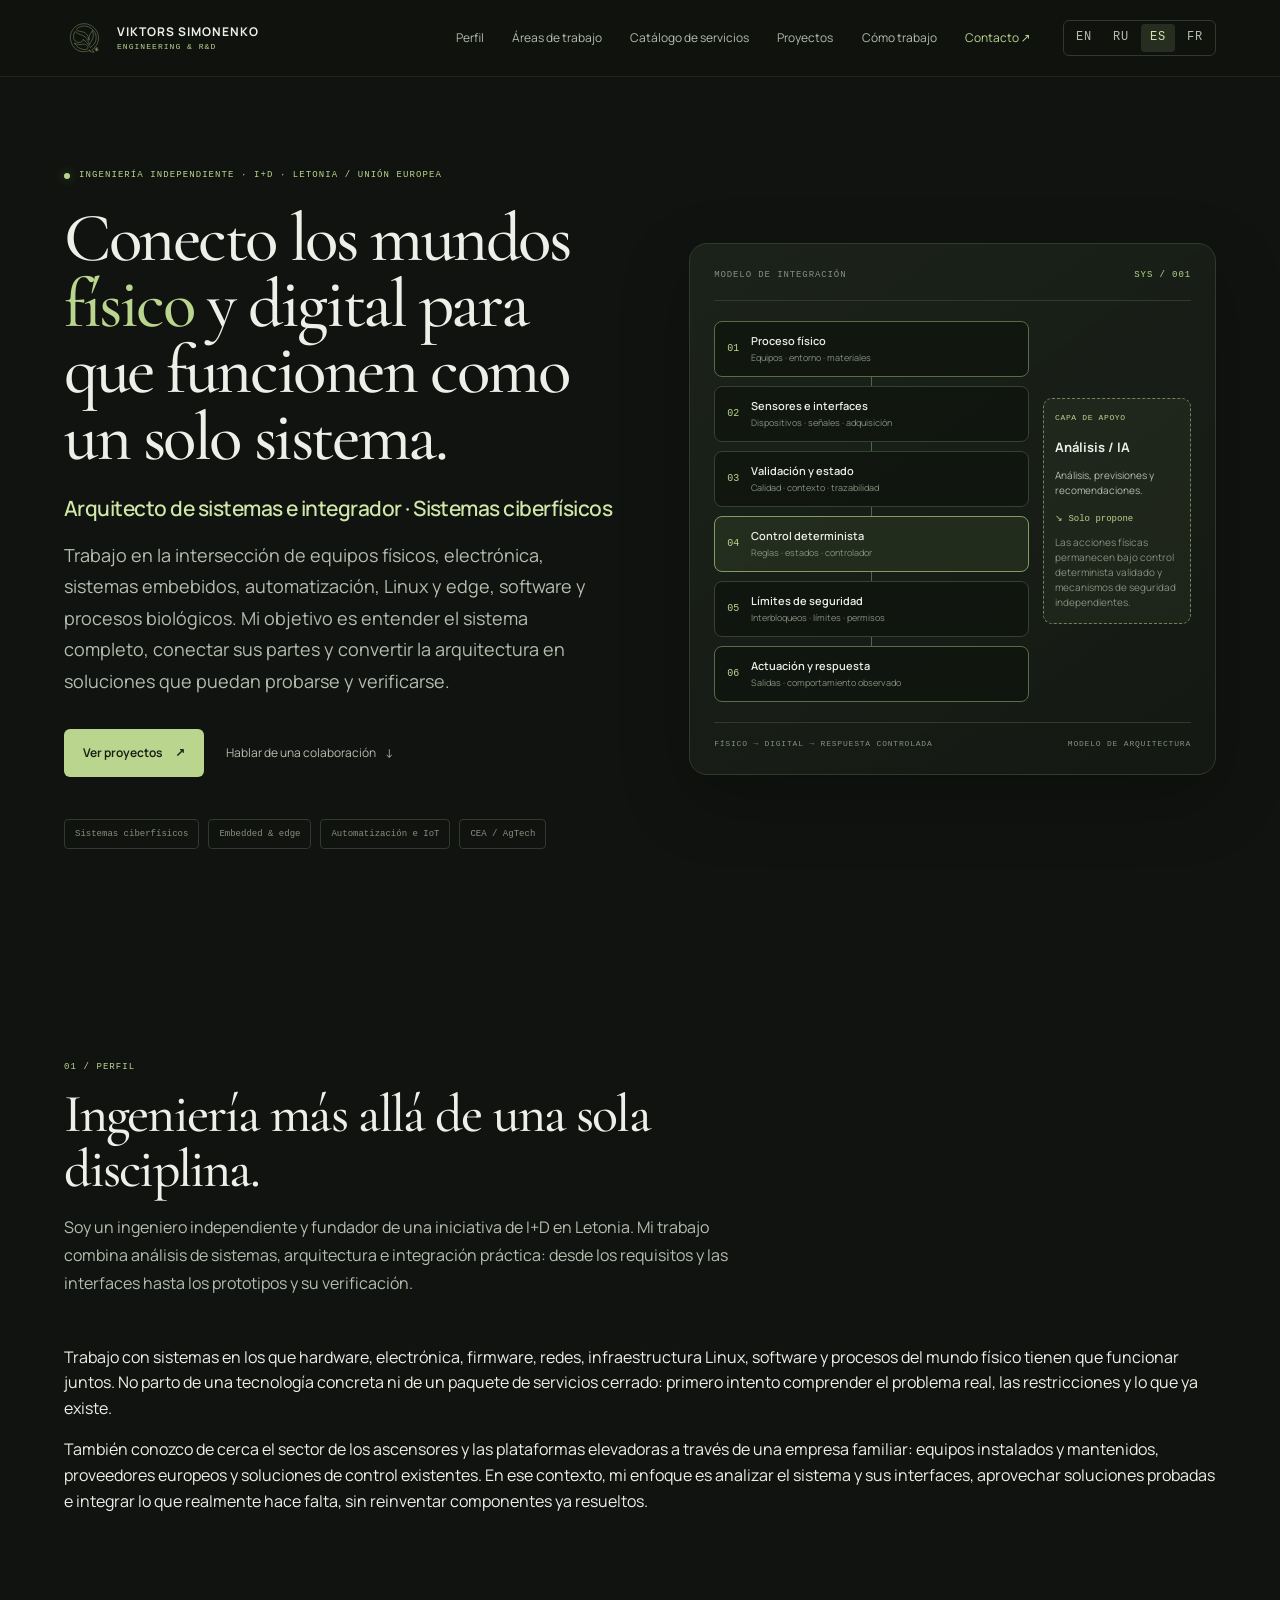
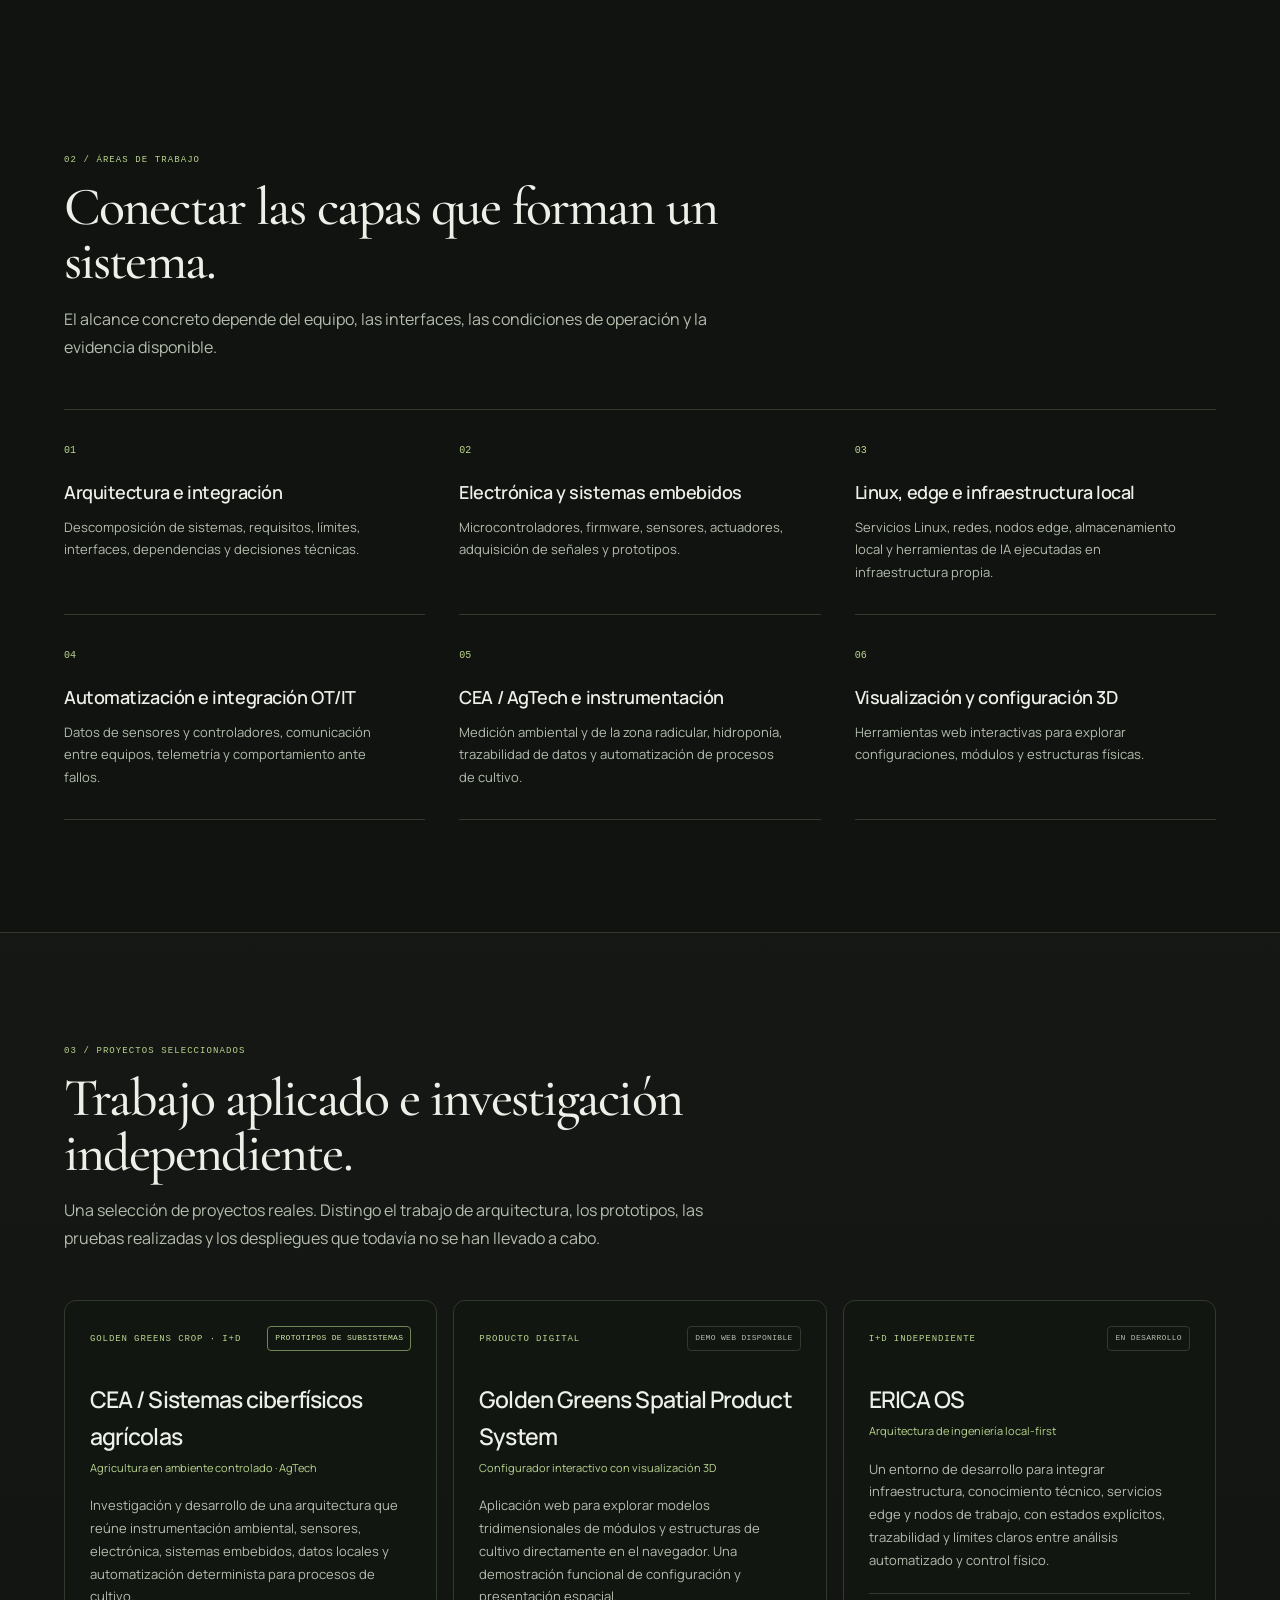
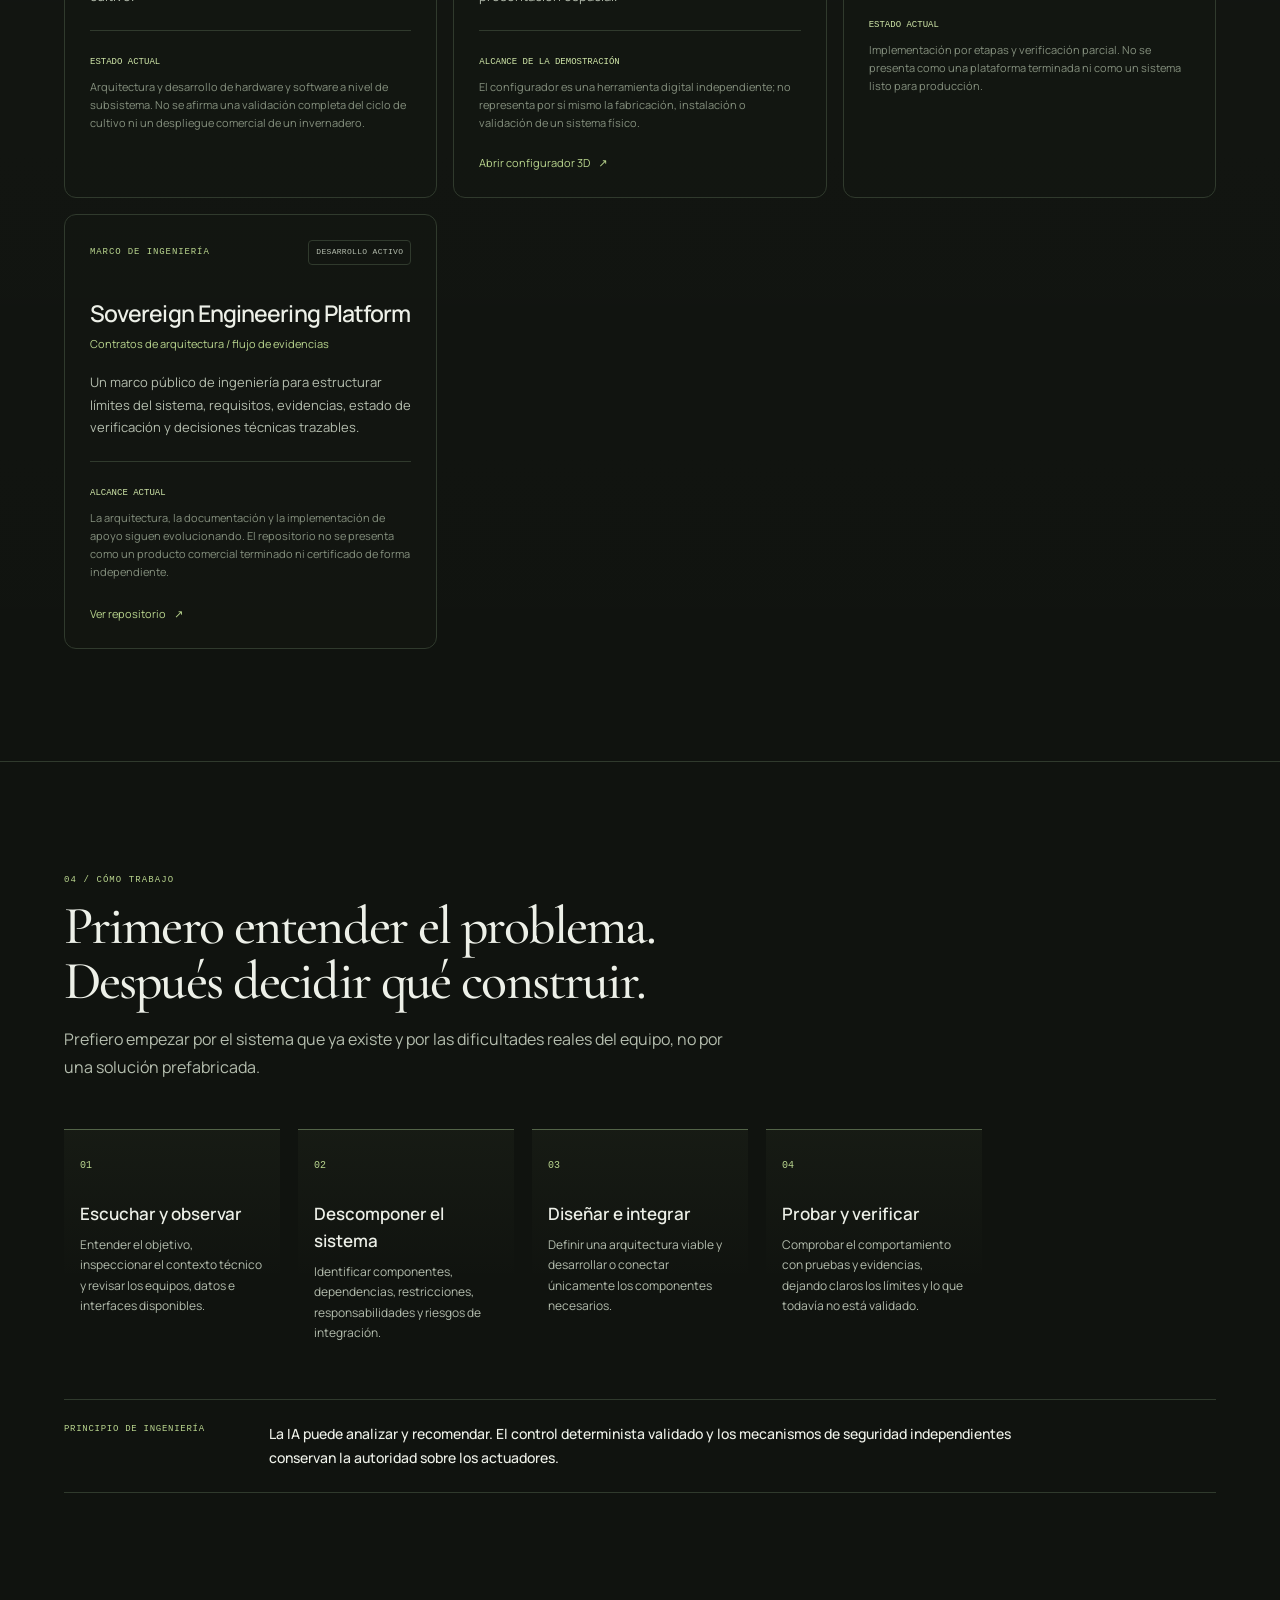
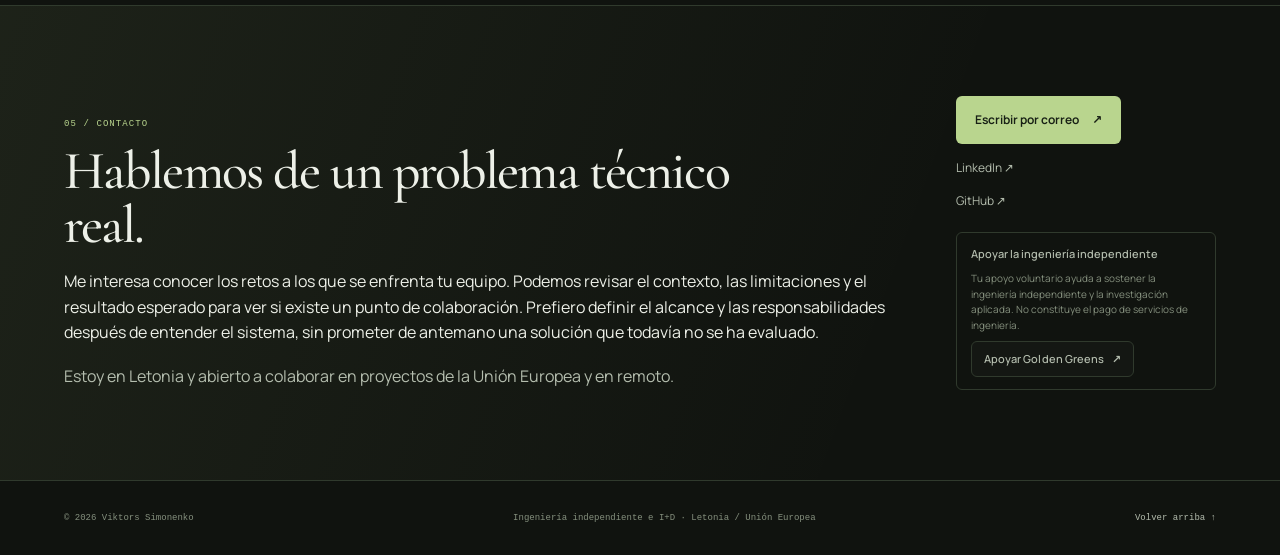
==== es/index.html @ 52143463 "Align multilingual project cards, catalogue and support" ====
<!doctype html>
<html lang="es">
<head>
  <meta charset="utf-8">
  <meta name="viewport" content="width=device-width, initial-scale=1">
  <meta name="theme-color" content="#10130f">
  <link rel="preconnect" href="https://fonts.googleapis.com">
  <link rel="preconnect" href="https://fonts.gstatic.com" crossorigin>
  <link href="https://fonts.googleapis.com/css2?family=Bad+Script&family=Cormorant+Garamond:ital,wght@0,400;0,500;0,600;1,400;1,500&family=Manrope:wght@400;500;600;700&display=swap" rel="stylesheet">
  <link rel="stylesheet" href="../css/tokens.css">
  <link rel="stylesheet" href="../css/base.css">
  <link rel="stylesheet" href="../css/layout.css">
  <link rel="stylesheet" href="../css/components.css">
  <link rel="stylesheet" href="../css/responsive.css">
  <script src="../js/main.js" defer></script>
<!-- BEGIN MANAGED SEO: generated by landingpage-seo-kit -->
<title>Viktors Simonenko | Arquitectura de sistemas e integración ciberfísica</title>
<meta name="description" content="Ingeniero independiente en Letonia. Arquitectura e integración de sistemas ciberfísicos, electrónica, sistemas embebidos, Linux y edge, automatización e I+D en CEA / AgTech.">
<meta name="robots" content="index,follow,max-image-preview:large">
<link rel="canonical" href="https://vitoog.github.io/Landingpage/es/">
<meta name="author" content="Viktors Simonenko">
<meta property="og:type" content="website">
<meta property="og:site_name" content="Golden Greens Crop">
<meta property="og:locale" content="es_ES">
<meta property="og:title" content="Viktors Simonenko | Arquitectura de sistemas e integración ciberfísica">
<meta property="og:description" content="Ingeniero independiente en Letonia. Arquitectura e integración de sistemas ciberfísicos, electrónica, sistemas embebidos, Linux y edge, automatización e I+D en CEA / AgTech.">
<meta property="og:url" content="https://vitoog.github.io/Landingpage/es/">
<meta name="twitter:card" content="summary">
<meta property="og:locale:alternate" content="en_US">
<meta property="og:locale:alternate" content="ru_RU">
<meta property="og:locale:alternate" content="fr_FR">
<link rel="alternate" hreflang="en" href="https://vitoog.github.io/Landingpage/">
<link rel="alternate" hreflang="ru" href="https://vitoog.github.io/Landingpage/ru/">
<link rel="alternate" hreflang="es" href="https://vitoog.github.io/Landingpage/es/">
<link rel="alternate" hreflang="fr" href="https://vitoog.github.io/Landingpage/fr/">
<link rel="alternate" hreflang="x-default" href="https://vitoog.github.io/Landingpage/">
<script type="application/ld+json">
{
  "@context": "https://schema.org",
  "@graph": [
    {
      "@type": "WebSite",
      "@id": "https://vitoog.github.io/Landingpage/#website",
      "url": "https://vitoog.github.io/Landingpage/",
      "name": "Golden Greens Crop",
      "inLanguage": [
        "en",
        "es",
        "fr",
        "ru"
      ],
      "publisher": {
        "@id": "https://vitoog.github.io/Landingpage/#person"
      }
    },
    {
      "@type": "AboutPage",
      "@id": "https://vitoog.github.io/Landingpage/es/#webpage",
      "url": "https://vitoog.github.io/Landingpage/es/",
      "name": "Viktors Simonenko | Arquitectura de sistemas e integración ciberfísica",
      "description": "Ingeniero independiente en Letonia. Arquitectura e integración de sistemas ciberfísicos, electrónica, sistemas embebidos, Linux y edge, automatización e I+D en CEA / AgTech.",
      "inLanguage": "es",
      "isPartOf": {
        "@id": "https://vitoog.github.io/Landingpage/#website"
      },
      "about": [
        {
          "@id": "https://vitoog.github.io/Landingpage/#person"
        },
        {
          "@id": "https://vitoog.github.io/Landingpage/#organization"
        }
      ]
    },
    {
      "@type": "Person",
      "@id": "https://vitoog.github.io/Landingpage/#person",
      "name": "Viktors Simonenko",
      "alternate_name": [
        "Виктор Симоненко",
        "VitoOG"
      ],
      "job_title": "Systems Architect & Integration Engineer",
      "description": "Independent systems architect and integration engineer working across cyber-physical systems, embedded and edge computing, OT/IT integration, industrial systems, CEA / AgTech R&D, and reliability engineering.",
      "same_as": [
        "https://github.com/VitoOG",
        "https://www.linkedin.com/in/viktors-simonenko"
      ],
      "knows_about": [
        "Cyber-physical systems engineering",
        "Systems architecture and integration",
        "Embedded systems and firmware",
        "Edge computing and local-first infrastructure",
        "Operational technology and information technology integration",
        "Industrial automation and data integration",
        "Deterministic control architecture",
        "Infrastructure security and DevSecOps",
        "Controlled-environment agriculture",
        "Reliability, fault isolation, and recovery engineering"
      ],
      "url": "https://vitoog.github.io/Landingpage/",
      "affiliation": {
        "@id": "https://vitoog.github.io/Landingpage/#organization"
      }
    },
    {
      "@type": "Organization",
      "@id": "https://vitoog.github.io/Landingpage/#organization",
      "name": "Golden Greens Crop",
      "legal_name": "SIA \"Golden Greens Crop\"",
      "founding_date": "2026-07-31",
      "registration_number": "40203766342",
      "description": "A Latvia-registered R&D company established to develop and validate cyber-physical systems.",
      "same_as": [
        "https://www.firmas.lv/lv/uznemumi/golden-greens-crop/40203766342",
        "https://company.lursoft.lv/lv/golden-greens-crop"
      ],
      "identifier": {
        "@type": "PropertyValue",
        "propertyID": "Latvian Enterprise Registration Number",
        "value": "40203766342"
      },
      "founder": {
        "@id": "https://vitoog.github.io/Landingpage/#person"
      }
    }
  ]
}
</script>
<!-- END MANAGED SEO -->
</head>
<body>
  <a class="skip-link" href="#main">Saltar al contenido</a>
  <header class="site-header">
    <div class="header-inner">
      <a class="wordmark" href="#top" aria-label="Viktors Simonenko — inicio">
        <img class="wordmark-mark" src="../assets/brand/golden-greens-crop-mark.svg" alt="" width="42" height="42">
        <span class="wordmark-lockup"><span class="wordmark-name">VIKTORS SIMONENKO</span><span class="wordmark-subtitle">ENGINEERING &amp; R&amp;D</span></span>
      </a>
      <button class="nav-toggle" type="button" aria-expanded="false" aria-controls="primary-navigation"><span class="nav-toggle-lines" aria-hidden="true"></span><span class="visually-hidden">Abrir o cerrar la navegación</span></button>
      <nav class="primary-navigation" id="primary-navigation" aria-label="Navegación principal">
        <a href="#profile">Perfil</a><a href="#areas">Áreas de trabajo</a><a href="../services/">Catálogo de servicios</a><a href="#projects">Proyectos</a><a href="#approach">Cómo trabajo</a><a class="nav-contact" href="#contact">Contacto <span aria-hidden="true">↗</span></a>
        <div class="language-switch" aria-label="Language selection">
          <a class="language-option" href="../" lang="en" hreflang="en">EN</a>
          <a class="language-option" href="../ru/" lang="ru" hreflang="ru">RU</a>
          <a class="language-option is-active" href="./" lang="es" aria-current="page">ES</a>
          <a class="language-option" href="../fr/" lang="fr" hreflang="fr">FR</a>
        </div>
      </nav>
    </div>
  </header>
  <main id="main">
    <section class="hero section-shell" id="top" aria-labelledby="hero-title">
      <div class="hero-copy">
        <p class="eyebrow"><span class="eyebrow-mark" aria-hidden="true"></span> INGENIERÍA INDEPENDIENTE · I+D · LETONIA / UNIÓN EUROPEA</p>
        <h1 id="hero-title">Conecto los mundos <span class="text-accent">físico</span> y digital para que funcionen como un solo sistema.</h1>
        <p class="hero-role">Arquitecto de sistemas e integrador · Sistemas ciberfísicos</p>
        <p class="hero-lead">Trabajo en la intersección de equipos físicos, electrónica, sistemas embebidos, automatización, Linux y edge, software y procesos biológicos. Mi objetivo es entender el sistema completo, conectar sus partes y convertir la arquitectura en soluciones que puedan probarse y verificarse.</p>
        <div class="hero-actions"><a class="button button-primary" href="#projects">Ver proyectos <span aria-hidden="true">↗</span></a><a class="text-link" href="#contact">Hablar de una colaboración <span aria-hidden="true">↓</span></a></div>
        <div class="hero-tags" aria-label="Áreas principales"><span>Sistemas ciberfísicos</span><span>Embedded &amp; edge</span><span>Automatización e IoT</span><span>CEA / AgTech</span></div>
      </div>
      <div class="hero-visual" aria-label="Modelo conceptual de integración ciberfísica">
        <div class="visual-topline"><span>MODELO DE INTEGRACIÓN</span><span class="visual-index">SYS / 001</span></div>
        <div class="system-diagram"><div class="system-column">
          <div class="system-node node-physical"><span class="node-index">01</span><span><strong>Proceso físico</strong><small>Equipos · entorno · materiales</small></span></div><div class="diagram-link" aria-hidden="true"></div>
          <div class="system-node"><span class="node-index">02</span><span><strong>Sensores e interfaces</strong><small>Dispositivos · señales · adquisición</small></span></div><div class="diagram-link" aria-hidden="true"></div>
          <div class="system-node"><span class="node-index">03</span><span><strong>Validación y estado</strong><small>Calidad · contexto · trazabilidad</small></span></div><div class="diagram-link" aria-hidden="true"></div>
          <div class="system-node node-control"><span class="node-index">04</span><span><strong>Control determinista</strong><small>Reglas · estados · controlador</small></span></div><div class="diagram-link" aria-hidden="true"></div>
          <div class="system-node"><span class="node-index">05</span><span><strong>Límites de seguridad</strong><small>Interbloqueos · límites · permisos</small></span></div><div class="diagram-link" aria-hidden="true"></div>
          <div class="system-node node-physical"><span class="node-index">06</span><span><strong>Actuación y respuesta</strong><small>Salidas · comportamiento observado</small></span></div>
        </div><aside class="advisory-node"><span class="advisory-label">CAPA DE APOYO</span><strong>Análisis / IA</strong><p>Análisis, previsiones y recomendaciones.</p><div class="advisory-rule"><span aria-hidden="true">↘</span> Solo propone</div><small>Las acciones físicas permanecen bajo control determinista validado y mecanismos de seguridad independientes.</small></aside></div>
        <div class="visual-caption"><span>FÍSICO → DIGITAL → RESPUESTA CONTROLADA</span><span>MODELO DE ARQUITECTURA</span></div>
      </div>
    </section>
    <section class="content-section section-shell" id="profile" aria-labelledby="profile-title">
      <div class="section-heading"><p class="eyebrow">01 / PERFIL</p><h2 id="profile-title">Ingeniería más allá de una sola disciplina.</h2><p class="section-summary">Soy un ingeniero independiente y fundador de una iniciativa de I+D en Letonia. Mi trabajo combina análisis de sistemas, arquitectura e integración práctica: desde los requisitos y las interfaces hasta los prototipos y su verificación.</p></div>
      <p>Trabajo con sistemas en los que hardware, electrónica, firmware, redes, infraestructura Linux, software y procesos del mundo físico tienen que funcionar juntos. No parto de una tecnología concreta ni de un paquete de servicios cerrado: primero intento comprender el problema real, las restricciones y lo que ya existe.</p>
      <p>También conozco de cerca el sector de los ascensores y las plataformas elevadoras a través de una empresa familiar: equipos instalados y mantenidos, proveedores europeos y soluciones de control existentes. En ese contexto, mi enfoque es analizar el sistema y sus interfaces, aprovechar soluciones probadas e integrar lo que realmente hace falta, sin reinventar componentes ya resueltos.</p>
    </section>
    <section class="content-section section-shell" id="areas" aria-labelledby="areas-title">
      <div class="section-heading"><p class="eyebrow">02 / ÁREAS DE TRABAJO</p><h2 id="areas-title">Conectar las capas que forman un sistema.</h2><p class="section-summary">El alcance concreto depende del equipo, las interfaces, las condiciones de operación y la evidencia disponible.</p></div>
      <div class="scope-grid">
        <article class="scope-item"><span class="item-number">01</span><h3>Arquitectura e integración</h3><p>Descomposición de sistemas, requisitos, límites, interfaces, dependencias y decisiones técnicas.</p></article>
        <article class="scope-item"><span class="item-number">02</span><h3>Electrónica y sistemas embebidos</h3><p>Microcontroladores, firmware, sensores, actuadores, adquisición de señales y prototipos.</p></article>
        <article class="scope-item"><span class="item-number">03</span><h3>Linux, edge e infraestructura local</h3><p>Servicios Linux, redes, nodos edge, almacenamiento local y herramientas de IA ejecutadas en infraestructura propia.</p></article>
        <article class="scope-item"><span class="item-number">04</span><h3>Automatización e integración OT/IT</h3><p>Datos de sensores y controladores, comunicación entre equipos, telemetría y comportamiento ante fallos.</p></article>
        <article class="scope-item"><span class="item-number">05</span><h3>CEA / AgTech e instrumentación</h3><p>Medición ambiental y de la zona radicular, hidroponía, trazabilidad de datos y automatización de procesos de cultivo.</p></article>
        <article class="scope-item"><span class="item-number">06</span><h3>Visualización y configuración 3D</h3><p>Herramientas web interactivas para explorar configuraciones, módulos y estructuras físicas.</p></article>
      </div>
    </section>
    <section class="work-section" id="projects" aria-labelledby="projects-title">
      <div class="section-shell content-section"><div class="section-heading"><p class="eyebrow">03 / PROYECTOS SELECCIONADOS</p><h2 id="projects-title">Trabajo aplicado e investigación independiente.</h2><p class="section-summary">Una selección de proyectos reales. Distingo el trabajo de arquitectura, los prototipos, las pruebas realizadas y los despliegues que todavía no se han llevado a cabo.</p></div>
        <div class="work-grid">
          <article class="work-card"><div class="work-card-top"><span>GOLDEN GREENS CROP · I+D</span><span class="maturity maturity-prototype">PROTOTIPOS DE SUBSISTEMAS</span></div><h3>CEA / Sistemas ciberfísicos agrícolas</h3><p class="work-subtitle">Agricultura en ambiente controlado · AgTech</p><p>Investigación y desarrollo de una arquitectura que reúne instrumentación ambiental, sensores, electrónica, sistemas embebidos, datos locales y automatización determinista para procesos de cultivo.</p><div class="work-evidence"><strong>Estado actual</strong><p>Arquitectura y desarrollo de hardware y software a nivel de subsistema. No se afirma una validación completa del ciclo de cultivo ni un despliegue comercial de un invernadero.</p></div></article>
          <article class="work-card"><div class="work-card-top"><span>PRODUCTO DIGITAL</span><span class="maturity">DEMO WEB DISPONIBLE</span></div><h3>Golden Greens Spatial Product System</h3><p class="work-subtitle">Configurador interactivo con visualización 3D</p><p>Aplicación web para explorar modelos tridimensionales de módulos y estructuras de cultivo directamente en el navegador. Una demostración funcional de configuración y presentación espacial.</p><div class="work-evidence"><strong>Alcance de la demostración</strong><p>El configurador es una herramienta digital independiente; no representa por sí mismo la fabricación, instalación o validación de un sistema físico.</p></div><a class="work-link" href="https://vitoog.github.io/golden-greens-spatial-system/" target="_blank" rel="noopener noreferrer">Abrir configurador 3D <span aria-hidden="true">↗</span></a></article>
          <article class="work-card"><div class="work-card-top"><span>I+D INDEPENDIENTE</span><span class="maturity">EN DESARROLLO</span></div><h3>ERICA OS</h3><p class="work-subtitle">Arquitectura de ingeniería local-first</p><p>Un entorno de desarrollo para integrar infraestructura, conocimiento técnico, servicios edge y nodos de trabajo, con estados explícitos, trazabilidad y límites claros entre análisis automatizado y control físico.</p><div class="work-evidence"><strong>Estado actual</strong><p>Implementación por etapas y verificación parcial. No se presenta como una plataforma terminada ni como un sistema listo para producción.</p></div></article>
<article class="work-card"><div class="work-card-top"><span>MARCO DE INGENIERÍA</span><span class="maturity">DESARROLLO ACTIVO</span></div><h3>Sovereign Engineering Platform</h3><p class="work-subtitle">Contratos de arquitectura / flujo de evidencias</p><p>Un marco público de ingeniería para estructurar límites del sistema, requisitos, evidencias, estado de verificación y decisiones técnicas trazables.</p><div class="work-evidence"><strong>Alcance actual</strong><p>La arquitectura, la documentación y la implementación de apoyo siguen evolucionando. El repositorio no se presenta como un producto comercial terminado ni certificado de forma independiente.</p></div><a class="work-link" href="https://github.com/VitoOG/sovereign-engineering-platform" target="_blank" rel="noopener noreferrer">Ver repositorio <span aria-hidden="true">↗</span></a></article>

        </div>
      </div>
    </section>
    <section class="content-section section-shell" id="approach" aria-labelledby="approach-title">
      <div class="section-heading"><p class="eyebrow">04 / CÓMO TRABAJO</p><h2 id="approach-title">Primero entender el problema. Después decidir qué construir.</h2><p class="section-summary">Prefiero empezar por el sistema que ya existe y por las dificultades reales del equipo, no por una solución prefabricada.</p></div>
      <ol class="method-steps">
        <li><span class="step-number">01</span><div><h3>Escuchar y observar</h3><p>Entender el objetivo, inspeccionar el contexto técnico y revisar los equipos, datos e interfaces disponibles.</p></div></li>
        <li><span class="step-number">02</span><div><h3>Descomponer el sistema</h3><p>Identificar componentes, dependencias, restricciones, responsabilidades y riesgos de integración.</p></div></li>
        <li><span class="step-number">03</span><div><h3>Diseñar e integrar</h3><p>Definir una arquitectura viable y desarrollar o conectar únicamente los componentes necesarios.</p></div></li>
        <li><span class="step-number">04</span><div><h3>Probar y verificar</h3><p>Comprobar el comportamiento con pruebas y evidencias, dejando claros los límites y lo que todavía no está validado.</p></div></li>
      </ol>
      <div class="principle-line"><span>PRINCIPIO DE INGENIERÍA</span><strong>La IA puede analizar y recomendar. El control determinista validado y los mecanismos de seguridad independientes conservan la autoridad sobre los actuadores.</strong></div>
    </section>
    <section class="contact-section" id="contact" aria-labelledby="contact-title"><div class="section-shell contact-inner"><div><p class="eyebrow">05 / CONTACTO</p><h2 id="contact-title">Hablemos de un problema técnico real.</h2><p>Me interesa conocer los retos a los que se enfrenta tu equipo. Podemos revisar el contexto, las limitaciones y el resultado esperado para ver si existe un punto de colaboración. Prefiero definir el alcance y las responsabilidades después de entender el sistema, sin prometer de antemano una solución que todavía no se ha evaluado.</p><p>Estoy en Letonia y abierto a colaborar en proyectos de la Unión Europea y en remoto.</p></div><div class="contact-actions"><a class="button button-primary" href="mailto:viksim1221@gmail.com?subject=Consulta%20sobre%20colaboraci%C3%B3n%20t%C3%A9cnica">Escribir por correo <span aria-hidden="true">↗</span></a><a href="https://www.linkedin.com/in/viktors-simonenko" target="_blank" rel="noopener noreferrer">LinkedIn <span aria-hidden="true">↗</span></a><a href="https://github.com/VitoOG" target="_blank" rel="noopener noreferrer">GitHub <span aria-hidden="true">↗</span></a><div class="support-card"><h3>Apoyar la ingeniería independiente</h3><p>Tu apoyo voluntario ayuda a sostener la ingeniería independiente y la investigación aplicada. No constituye el pago de servicios de ingeniería.</p><a class="button button-support" href="https://buymeacoffee.com/goldengreens" target="_blank" rel="noopener noreferrer">Apoyar Golden Greens <span aria-hidden="true">↗</span></a></div></div></div></section>
  </main>
  <footer class="site-footer"><div class="section-shell footer-inner"><span>© <span id="current-year">2026</span> Viktors Simonenko</span><span>Ingeniería independiente e I+D · Letonia / Unión Europea</span><a href="#top">Volver arriba ↑</a></div></footer>
</body>
</html>
---- css/tokens.css ----
:root {
  color-scheme: dark;
  --color-bg: #10130f;
  --color-bg-soft: #151a14;
  --color-surface: #191f18;
  --color-surface-raised: #1e261c;
  --color-border: #303a2d;
  --color-border-strong: #536448;
  --color-text: #edf0e8;
  --color-text-soft: #b4bdae;
  --color-muted: #85907e;
  --color-accent: #b9d58e;
  --color-accent-strong: #d0e7a9;
  --font-sans: "Manrope", ui-sans-serif, system-ui, -apple-system, BlinkMacSystemFont, "Segoe UI", sans-serif;
  --font-display: "Cormorant Garamond", Georgia, serif;
  --font-script: "Bad Script", "Segoe Script", cursive;
  --font-mono: "SFMono-Regular", Consolas, "Liberation Mono", monospace;
  --content-width: 1160px;
  --page-gutter: clamp(20px, 5vw, 76px);
  --radius-sm: 6px;
  --radius-md: 12px;
  --radius-lg: 18px;
  --shadow-panel: 0 24px 70px rgb(0 0 0 / 22%);
}
---- css/base.css ----
*,
*::before,
*::after { box-sizing: border-box; }

html { scroll-behavior: smooth; scroll-padding-top: 88px; background: var(--color-bg); }
body {
  min-width: 320px;
  margin: 0;
  background: var(--color-bg);
  color: var(--color-text);
  font-family: var(--font-sans);
  font-size: 16px;
  line-height: 1.6;
  -webkit-font-smoothing: antialiased;
  text-rendering: optimizeLegibility;
}
body::before {
  position: fixed;
  z-index: -1;
  inset: 0;
  background: radial-gradient(ellipse at 78% 8%, rgb(185 213 142 / 7%), transparent 34%),
              linear-gradient(180deg, #11150f 0%, var(--color-bg) 48%);
  content: "";
  pointer-events: none;
}
::selection { background: var(--color-accent); color: var(--color-bg); }
a { color: inherit; }
button, a { -webkit-tap-highlight-color: transparent; }
a:focus-visible, button:focus-visible { outline: 2px solid var(--color-accent); outline-offset: 4px; }
img, svg { max-width: 100%; }
.visually-hidden {
  position: absolute;
  width: 1px;
  height: 1px;
  padding: 0;
  margin: -1px;
  overflow: hidden;
  clip: rect(0, 0, 0, 0);
  white-space: nowrap;
  border: 0;
}
.skip-link {
  position: absolute;
  z-index: 200;
  top: 10px;
  left: 10px;
  padding: 10px 14px;
  transform: translateY(-160%);
  border-radius: var(--radius-sm);
  background: var(--color-accent);
  color: var(--color-bg);
  font-weight: 700;
}
.skip-link:focus { transform: translateY(0); }
---- css/layout.css ----
.section-shell { width: min(var(--content-width), calc(100% - var(--page-gutter) * 2)); margin-inline: auto; }
.site-header {
  position: sticky;
  z-index: 100;
  top: 0;
  border-bottom: 1px solid rgb(237 240 232 / 8%);
  background: rgb(16 19 15 / 88%);
  backdrop-filter: blur(16px);
}
.header-inner {
  display: flex;
  width: min(1320px, calc(100% - var(--page-gutter) * 2));
  min-height: 76px;
  align-items: center;
  justify-content: space-between;
  gap: clamp(18px, 2vw, 30px);
  margin-inline: auto;
}
.wordmark {
  display: inline-flex;
  flex: 0 0 auto;
  align-items: center;
  gap: 11px;
  text-decoration: none;
}

.wordmark-mark {
  display: block;
  width: 42px;
  height: 42px;
  flex: 0 0 auto;
  object-fit: contain;
}

.wordmark-lockup {
  display: flex;
  flex-direction: column;
  gap: 3px;
}

.wordmark-name {
  color: var(--color-text);
  font-family: var(--font-sans);
  font-size: 12px;
  font-weight: 700;
  letter-spacing: .085em;
  line-height: 1.15;
}

.wordmark-subtitle {
  color: var(--color-accent);
  font-family: var(--font-mono);
  font-size: 8px;
  font-weight: 500;
  letter-spacing: .13em;
  line-height: 1.2;
}
.primary-navigation {
  display: flex;
  flex: 0 0 auto;
  align-items: center;
  justify-content: flex-end;
  flex-wrap: nowrap;
  gap: clamp(16px, 2.2vw, 30px);
  white-space: nowrap;
}
.primary-navigation > a { flex: 0 0 auto; white-space: nowrap; }
.primary-navigation .language-switch { flex: 0 0 auto; }
.primary-navigation a {
  color: var(--color-text-soft);
  font-size: 12px;
  text-decoration: none;
  transition: color 160ms ease;
}
.primary-navigation a:hover { color: var(--color-accent-strong); }
.primary-navigation .nav-contact { color: var(--color-accent); }
.nav-toggle { display: none; }
.hero {
  display: grid;
  min-height: min(790px, calc(100svh - 76px));
  grid-template-columns: minmax(0, 1.02fr) minmax(410px, .98fr);
  align-items: center;
  gap: clamp(42px, 6vw, 90px);
  padding-block: 92px 100px;
}
.hero-copy { max-width: 680px; }
.hero h1 {
  max-width: 760px;
  margin: 22px 0 22px;
  font-family: var(--font-display);
  font-size: clamp(46px, 5.4vw, 76px);
  font-weight: 500;
  letter-spacing: -.035em;
  line-height: .96;
}
.text-accent { color: var(--color-accent); }
.hero-role { margin: 0 0 14px; color: var(--color-accent-strong); font-size: clamp(17px, 1.8vw, 21px); font-weight: 550; letter-spacing: -.025em; }
.hero-lead { max-width: 650px; margin: 0; color: var(--color-text-soft); font-size: clamp(16px, 1.55vw, 18px); line-height: 1.75; }
.hero-actions { display: flex; align-items: center; flex-wrap: wrap; gap: 22px; margin-top: 32px; }
.hero-tags { display: flex; flex-wrap: wrap; gap: 9px; margin-top: 42px; }
.hero-visual { min-width: 0; padding: 24px; border: 1px solid var(--color-border); border-radius: var(--radius-lg); background: linear-gradient(145deg, rgb(30 38 28 / 82%), rgb(20 25 19 / 94%)); box-shadow: var(--shadow-panel); }
.visual-topline, .visual-caption { display: flex; align-items: center; justify-content: space-between; gap: 12px; color: var(--color-muted); font-family: var(--font-mono); font-size: 9px; letter-spacing: .1em; }
.visual-topline { padding-bottom: 17px; border-bottom: 1px solid var(--color-border); }
.visual-index { color: var(--color-accent); }
.system-diagram { display: grid; grid-template-columns: minmax(0, 1fr) 148px; align-items: center; gap: 14px; padding-block: 20px; }
.system-column { display: flex; flex-direction: column; align-items: stretch; }
.system-node { display: flex; min-height: 56px; align-items: center; gap: 12px; padding: 9px 12px; border: 1px solid #354132; border-radius: 8px; background: rgb(13 17 12 / 65%); }
.node-physical { border-color: #596b47; }
.node-control { border-color: #829b65; background: rgb(49 64 39 / 42%); }
.node-index { color: var(--color-accent); font-family: var(--font-mono); font-size: 10px; }
.system-node strong, .system-node small { display: block; }
.system-node strong { font-size: 11px; font-weight: 590; }
.system-node small { margin-top: 2px; color: var(--color-muted); font-size: 9px; line-height: 1.4; }
.diagram-link { width: 1px; height: 9px; align-self: center; background: var(--color-border-strong); }
.advisory-node { padding: 13px 11px; border: 1px dashed #71835d; border-radius: 9px; background: rgb(185 213 142 / 5%); }
.advisory-label { display: block; color: var(--color-accent); font-family: var(--font-mono); font-size: 8px; letter-spacing: .08em; }
.advisory-node strong { display: block; margin-top: 13px; font-size: 13px; }
.advisory-node p, .advisory-node small { display: block; color: var(--color-text-soft); font-size: 10px; line-height: 1.5; }
.advisory-rule { margin-block: 14px 9px; color: var(--color-accent); font-family: var(--font-mono); font-size: 9px; }
.advisory-node small { color: var(--color-muted); }
.visual-caption { padding-top: 15px; border-top: 1px solid var(--color-border); font-size: 8px; }
.content-section { padding-block: 112px; }
.section-heading { max-width: 760px; margin-bottom: 48px; }
.section-heading h2, .contact-inner h2 { margin: 12px 0 16px; font-family: var(--font-display); font-size: clamp(36px, 4.2vw, 56px); font-weight: 500; letter-spacing: -.035em; line-height: 1.02; }
.section-summary { max-width: 690px; margin: 0; color: var(--color-text-soft); font-size: 16px; line-height: 1.75; }
.scope-grid { display: grid; grid-template-columns: repeat(3, minmax(0, 1fr)); gap: 0 34px; border-top: 1px solid var(--color-border); }
.scope-item { min-height: 205px; padding: 25px 0 30px; border-bottom: 1px solid var(--color-border); }
.scope-item h3 { margin: 17px 0 9px; font-size: 18px; font-weight: 570; letter-spacing: -.025em; }
.scope-item p { max-width: 330px; margin: 0; color: var(--color-text-soft); font-size: 13px; line-height: 1.75; }
.services-section, .work-section { border-block: 1px solid var(--color-border); background: linear-gradient(180deg, rgb(255 255 255 / 1.8%), transparent); }
.services-section .content-section, .work-section .content-section { padding-block: 112px; }
.service-list { display: grid; gap: 14px; }
.service-card { padding: 28px 30px; border: 1px solid var(--color-border); border-radius: var(--radius-md); background: rgb(23 29 21 / 72%); }
.service-featured { border-color: var(--color-border-strong); background: linear-gradient(130deg, rgb(39 51 32 / 72%), rgb(23 29 21 / 85%)); }
.service-meta, .work-card-top { display: flex; align-items: center; justify-content: space-between; gap: 16px; color: var(--color-accent); font-family: var(--font-mono); font-size: 9px; letter-spacing: .1em; }
.service-type { color: var(--color-muted); }
.service-content { display: grid; grid-template-columns: 1fr .88fr; gap: 50px; padding-block: 22px 14px; }
.service-content h3 { max-width: 510px; margin: 0 0 12px; font-size: clamp(21px, 2.4vw, 28px); font-weight: 560; letter-spacing: -.04em; line-height: 1.15; }
.service-content p { max-width: 560px; margin: 0; color: var(--color-text-soft); font-size: 14px; line-height: 1.75; }
.deliverables h4 { margin: 0 0 10px; color: var(--color-accent-strong); font-family: var(--font-mono); font-size: 10px; font-weight: 500; letter-spacing: .08em; text-transform: uppercase; }
.deliverables ul { display: grid; gap: 7px; margin: 0; padding: 0; list-style: none; }
.deliverables li { position: relative; padding-left: 17px; color: var(--color-text-soft); font-size: 12px; line-height: 1.55; }
.deliverables li::before { position: absolute; left: 0; color: var(--color-accent); content: "—"; }
.diagnostic-strip { display: flex; align-items: center; justify-content: space-between; gap: 24px; margin-top: 22px; padding: 19px 20px; border: 1px solid rgb(185 213 142 / 28%); border-radius: 9px; background: rgb(10 14 9 / 32%); }
.diagnostic-label { display: block; margin-bottom: 5px; color: var(--color-accent); font-family: var(--font-mono); font-size: 8px; letter-spacing: .1em; }
.diagnostic-strip strong { display: block; font-size: 14px; }
.diagnostic-strip p { margin: 5px 0 0; color: var(--color-text-soft); font-size: 11px; line-height: 1.6; }
.diagnostic-price { min-width: 135px; text-align: right; }
.diagnostic-price strong { color: var(--color-accent-strong); font-family: var(--font-mono); font-size: 26px; font-weight: 500; }
.diagnostic-price span { display: block; color: var(--color-muted); font-size: 9px; }
.scope-note, .services-footnote { margin: 12px 0 0; color: var(--color-muted); font-size: 10px; line-height: 1.6; }
.method-steps { display: grid; grid-template-columns: repeat(5, minmax(0, 1fr)); gap: 18px; margin: 0; padding: 0; list-style: none; }
.method-steps li { min-height: 205px; padding: 20px 16px; border-top: 1px solid var(--color-border-strong); background: linear-gradient(180deg, rgb(185 213 142 / 4%), transparent 65%); }
.step-number, .item-number { color: var(--color-accent); font-family: var(--font-mono); font-size: 10px; }
.method-steps h3 { margin: 24px 0 8px; font-size: 17px; font-weight: 570; }
.method-steps p { margin: 0; color: var(--color-text-soft); font-size: 12px; line-height: 1.7; }
.principle-line { display: grid; grid-template-columns: 180px 1fr; gap: 25px; margin-top: 36px; padding: 22px 0; border-block: 1px solid var(--color-border); }
.principle-line span { color: var(--color-accent); font-family: var(--font-mono); font-size: 9px; letter-spacing: .08em; }
.principle-line strong { max-width: 800px; font-size: 14px; font-weight: 520; line-height: 1.7; }
.work-grid { display: grid; grid-template-columns: repeat(3, minmax(0, 1fr)); gap: 16px; }
.work-card { display: flex; min-height: 435px; flex-direction: column; padding: 25px; border: 1px solid var(--color-border); border-radius: var(--radius-md); background: rgb(18 23 17 / 78%); }
.work-card h3 { margin: 30px 0 4px; font-size: 23px; font-weight: 560; letter-spacing: -.04em; }
.work-subtitle { margin: 0 0 18px; color: var(--color-accent); font-size: 11px; }
.work-card > p:not(.work-subtitle) { margin: 0; color: var(--color-text-soft); font-size: 13px; line-height: 1.75; }
.maturity { padding: 5px 7px; border: 1px solid var(--color-border); border-radius: 4px; color: var(--color-text-soft); font-size: 8px; letter-spacing: .04em; }
.maturity-prototype { border-color: #708658; color: var(--color-accent-strong); }
.work-evidence { margin-top: 22px; padding-top: 15px; border-top: 1px solid var(--color-border); }
.work-evidence strong { color: var(--color-accent-strong); font-family: var(--font-mono); font-size: 9px; font-weight: 500; text-transform: uppercase; }
.work-evidence p { margin: 6px 0 0; color: var(--color-muted); font-size: 11px; line-height: 1.65; }
.work-link { display: inline-flex; align-items: center; gap: 8px; align-self: flex-start; margin-top: auto; padding-top: 22px; color: var(--color-accent); font-size: 11px; text-decoration: none; }
.work-link:hover { color: var(--color-accent-strong); }
.principles-section { padding-bottom: 125px; }
.principles-grid { display: grid; grid-template-columns: repeat(3, minmax(0, 1fr)); gap: 0 35px; border-top: 1px solid var(--color-border); }
.principles-grid > div { padding: 24px 0 28px; border-bottom: 1px solid var(--color-border); }
.principles-grid h3 { margin: 0 0 8px; font-size: 16px; font-weight: 570; }
.principles-grid p { max-width: 330px; margin: 0; color: var(--color-text-soft); font-size: 12px; line-height: 1.75; }
.contact-section { border-top: 1px solid var(--color-border); background: linear-gradient(110deg, rgb(185 213 142 / 8%), transparent 70%); }
.contact-inner { display: grid; grid-template-columns: 1fr 260px; align-items: end; gap: 60px; padding-block: 90px; }
.contact-inner h2 { max-width: 740px; }
.contact-inner > div:first-child > p:last-child { max-width: 700px; margin: 0; color: var(--color-text-soft); line-height: 1.75; }
.contact-actions { display: flex; flex-direction: column; align-items: flex-start; gap: 14px; }
.contact-actions > a:not(.button) { color: var(--color-text-soft); font-size: 12px; text-decoration: none; }
.contact-actions > a:not(.button):hover { color: var(--color-accent); }
.site-footer { border-top: 1px solid var(--color-border); }
.footer-inner { display: flex; min-height: 74px; align-items: center; justify-content: space-between; gap: 18px; color: var(--color-muted); font-family: var(--font-mono); font-size: 9px; }
.footer-inner a { color: var(--color-text-soft); text-decoration: none; }
.footer-inner a:hover { color: var(--color-accent); }

.support-card {
  display: grid;
  grid-template-columns: minmax(0, 1fr);
  align-items: start;
  gap: 8px;
  width: min(100%, 420px);
  min-width: 0;
  margin-top: 8px;
  padding: 12px 14px;
  border: 1px solid var(--color-border);
  border-radius: var(--radius-sm);
  background: transparent;
}
.support-card h3 {
  grid-column: 1;
  min-width: 0;
  margin: 0;
  color: var(--color-text-soft);
  font-size: 11px;
  font-weight: 550;
}
.support-card p {
  grid-column: 1;
  min-width: 0;
  margin: 0;
  color: var(--color-muted);
  font-size: 10px;
  line-height: 1.55;
}
.support-card .button {
  grid-column: 1;
  grid-row: auto;
  justify-self: start;
  width: fit-content;
  max-width: 100%;
  min-width: 0;
  min-height: 36px;
  margin: 0;
  padding: 7px 12px;
  gap: 8px;
  line-height: 1.35;
  text-align: center;
  white-space: normal;
}
.support-card .button > span[aria-hidden="true"] {
  flex: 0 0 auto;
}
---- css/components.css ----
.eyebrow { display: flex; align-items: center; gap: 9px; margin: 0; color: var(--color-accent); font-family: var(--font-mono); font-size: 9px; letter-spacing: .12em; line-height: 1.5; text-transform: uppercase; }
.eyebrow-mark { width: 6px; height: 6px; flex: 0 0 auto; border-radius: 50%; background: var(--color-accent); box-shadow: 0 0 12px rgb(185 213 142 / 42%); }
.button { display: inline-flex; min-height: 48px; align-items: center; justify-content: center; gap: 13px; padding: 0 18px; border: 1px solid transparent; border-radius: var(--radius-sm); font-size: 12px; font-weight: 650; text-decoration: none; transition: background 160ms ease, border-color 160ms ease, transform 160ms ease; }
.button-primary { background: var(--color-accent); color: #182015; }
.button-primary:hover { transform: translateY(-2px); background: var(--color-accent-strong); }
.text-link { display: inline-flex; align-items: center; gap: 9px; color: var(--color-text-soft); font-size: 12px; text-decoration: none; }
.text-link:hover { color: var(--color-accent); }
.hero-tags span { padding: 7px 10px; border: 1px solid var(--color-border); border-radius: 4px; color: var(--color-muted); font-family: var(--font-mono); font-size: 9px; }


/* Explicit language switch shared by the English and Russian pages. */
.language-switch { display: inline-flex; align-items: center; gap: 3px; margin-left: 4px; padding: 3px; border: 1px solid var(--color-border); border-radius: 6px; }
.language-option { display: inline-flex; min-width: 34px; min-height: 28px; align-items: center; justify-content: center; padding: 0 7px; border-radius: 4px; color: var(--color-text-soft); font-family: var(--font-mono); font-size: 10px; letter-spacing: .06em; text-decoration: none; }
.language-option:hover { color: var(--color-accent-strong); }
.language-option[aria-current="page"] { background: rgb(185 213 142 / 14%); color: var(--color-accent-strong); }

.button-support {
  min-height: 36px;
  gap: 8px;
  padding: 0 12px;
  border-color: var(--color-border);
  border-radius: var(--radius-sm);
  background: rgb(255 255 255 / 1.5%);
  color: var(--color-text-soft);
  font-size: 11px;
  font-weight: 550;
  letter-spacing: .005em;
}
.button-support:hover {
  transform: none;
  border-color: var(--color-border-strong);
  background: var(--color-surface);
  color: var(--color-accent-strong);
}
---- css/responsive.css ----
@media (max-width: 1000px) {
  .header-inner { min-height: 68px; }
  .nav-toggle {
    display: grid;
    width: 42px;
    height: 42px;
    place-items: center;
    border: 1px solid var(--color-border);
    border-radius: 8px;
    background: transparent;
    color: var(--color-text);
    cursor: pointer;
  }
  .nav-toggle-lines, .nav-toggle-lines::before, .nav-toggle-lines::after { display: block; width: 17px; height: 1px; background: currentColor; transition: transform 160ms ease; }
  .nav-toggle-lines { position: relative; }
  .nav-toggle-lines::before, .nav-toggle-lines::after { position: absolute; left: 0; content: ""; }
  .nav-toggle-lines::before { transform: translateY(-5px); }
  .nav-toggle-lines::after { transform: translateY(5px); }
  .nav-toggle[aria-expanded="true"] .nav-toggle-lines { background: transparent; }
  .nav-toggle[aria-expanded="true"] .nav-toggle-lines::before { transform: rotate(45deg); }
  .nav-toggle[aria-expanded="true"] .nav-toggle-lines::after { transform: rotate(-45deg); }
  .primary-navigation {
    position: absolute;
    top: calc(100% + 1px);
    right: 0;
    left: 0;
    display: none;
    align-items: stretch;
    gap: 0;
    padding: 10px var(--page-gutter) 18px;
    border-bottom: 1px solid var(--color-border);
    background: #141912;
  }
  .primary-navigation.is-open { display: flex; flex-direction: column; }
  .primary-navigation a { padding: 13px 0; border-bottom: 1px solid rgb(255 255 255 / 5%); font-size: 14px; }
  .primary-navigation a:last-child { border-bottom: 0; }
  .primary-navigation .language-switch { align-self: flex-start; margin: 11px 0 0; }
  .primary-navigation .language-switch a { min-height: 32px; padding: 0 10px; border-bottom: 0; }
}

@media (max-width: 1080px) {
  .hero { grid-template-columns: minmax(0, 1fr); gap: 50px; padding-block: 78px 84px; }
  .hero-copy { max-width: 780px; }
  .hero-visual { width: min(700px, 100%); }
  .scope-grid, .principles-grid { grid-template-columns: repeat(2, minmax(0, 1fr)); }
  .method-steps { grid-template-columns: repeat(3, minmax(0, 1fr)); }
  .work-grid { grid-template-columns: 1fr; }
  .work-card { min-height: 0; }
  .work-link { margin-top: 20px; }
}

@media (max-width: 760px) {
  .hero { min-height: 0; padding-block: 68px 74px; }
  .hero h1 { font-size: clamp(42px, 11vw, 66px); }
  .system-diagram { grid-template-columns: minmax(0, 1fr) 126px; gap: 9px; }
  .hero-visual { padding: 17px; }
  .system-node { gap: 8px; padding: 8px; }
  .system-node strong { font-size: 10px; }
  .system-node small { font-size: 8px; }
  .advisory-node { padding: 10px 8px; }
  .content-section, .services-section .content-section, .work-section .content-section { padding-block: 78px; }
  .scope-grid, .principles-grid { grid-template-columns: 1fr; }
  .scope-item { min-height: 0; }
  .service-card { padding: 21px 18px; }
  .service-content { grid-template-columns: 1fr; gap: 25px; }
  .diagnostic-strip { align-items: flex-start; }
  .diagnostic-price { min-width: 90px; }
  .method-steps { grid-template-columns: repeat(2, minmax(0, 1fr)); }
  .principle-line { grid-template-columns: 1fr; gap: 10px; }
  .contact-inner { grid-template-columns: 1fr; gap: 32px; padding-block: 72px; }
  .contact-actions { flex-direction: row; flex-wrap: wrap; align-items: center; }
  .footer-inner { flex-wrap: wrap; justify-content: flex-start; padding-block: 21px; }
}

@media (max-width: 480px) {
.wordmark-name {
  font-size: 10px;
  letter-spacing: .07em;
}

.wordmark-subtitle {
  font-size: 8px;
}

.wordmark-mark {
  width: 34px;
  height: 34px;
}
  .hero-actions { align-items: flex-start; flex-direction: column; gap: 17px; }
  .hero-tags { margin-top: 30px; }
  .system-diagram { grid-template-columns: 1fr; }
  .advisory-node { display: grid; grid-template-columns: 1fr 1fr; gap: 5px 12px; }
  .advisory-label { grid-column: 1 / -1; }
  .advisory-node strong { margin-top: 0; }
  .advisory-node p { margin: 0; }
  .advisory-rule { margin: 4px 0; }
  .advisory-node small { grid-column: 1 / -1; }
  .visual-caption { align-items: flex-start; flex-direction: column; gap: 5px; }
  .method-steps { grid-template-columns: 1fr; gap: 0; }
  .method-steps li { min-height: 0; padding: 20px 8px; }
  .method-steps h3 { margin-top: 10px; }
  .diagnostic-strip { flex-direction: column; }
  .diagnostic-price { text-align: left; }
  .contact-actions { align-items: flex-start; flex-direction: column; }
}

@media (prefers-reduced-motion: reduce) {
  html { scroll-behavior: auto; }
  *, *::before, *::after { scroll-behavior: auto !important; transition-duration: .01ms !important; animation-duration: .01ms !important; animation-iteration-count: 1 !important; }
}


/*
 * Mobile readability pass.
 * Keep the desktop art direction; make body copy and controls usable
 * at phone widths without changing content, routes or catalogue data.
 */
@media (max-width: 760px) {
  body {
    font-size: 16px;
    line-height: 1.7;
  }

  .eyebrow {
    font-size: 10px;
    letter-spacing: .09em;
  }

  .hero h1 {
    line-height: 1.04;
  }

  .hero-role {
    font-size: 18px;
    line-height: 1.45;
  }

  .hero-lead,
  .section-summary,
  .contact-inner > div:first-child > p:last-child {
    font-size: 16px;
    line-height: 1.75;
  }

  .scope-item p,
  .principles-grid p,
  .service-content p,
  .diagnostic-strip p,
  .method-steps p,
  .work-card > p:not(.work-subtitle),
  .work-evidence p,
  .catalog-support p:not(.eyebrow) {
    font-size: 15px;
    line-height: 1.75;
  }

  .service-meta,
  .work-card-top {
    flex-wrap: wrap;
    align-items: flex-start;
    gap: 8px 12px;
    font-size: 10px;
    line-height: 1.5;
    letter-spacing: .06em;
  }

  .deliverables h4,
  .work-evidence strong {
    font-size: 11px;
  }

  .deliverables li {
    font-size: 14px;
    line-height: 1.7;
  }

  .diagnostic-label {
    font-size: 10px;
  }

  .diagnostic-strip strong {
    font-size: 15px;
    line-height: 1.5;
  }

  .work-subtitle {
    font-size: 14px;
    line-height: 1.55;
  }

  .maturity {
    font-size: 10px;
    line-height: 1.4;
  }

  .support-card h3 {
    font-size: 13px;
  }

  .support-card p {
    font-size: 13px;
    line-height: 1.65;
  }

  .footer-inner {
    font-size: 11px;
    line-height: 1.6;
  }

  .button,
  .text-link {
    font-size: 14px;
  }

  .hero-tags span {
    font-size: 10px;
  }

  .visual-topline,
  .visual-caption {
    font-size: 10px;
    line-height: 1.5;
  }

  .node-index {
    font-size: 11px;
  }

  .system-node strong {
    font-size: 12px;
    line-height: 1.4;
  }

  .system-node small {
    font-size: 10px;
    line-height: 1.5;
  }

  .advisory-label {
    font-size: 9px;
    line-height: 1.5;
  }

  .advisory-node p,
  .advisory-node small {
    font-size: 12px;
    line-height: 1.6;
  }

  .advisory-rule {
    font-size: 10px;
  }

  /* Service catalogue: larger copy, labels and touch targets. */
  .catalog-section .catalog-search-wrap input {
    min-height: 54px;
    font-size: 16px;
  }

  .catalog-filters .catalog-filter {
    min-height: 42px;
    padding: 8px 14px;
    font-size: 14px;
    line-height: 1.35;
  }

  .catalog-count {
    font-size: 12px;
  }

  .catalog-card .catalog-card-meta .catalog-id {
    font-size: 10px;
  }

  .catalog-card .catalog-card-meta .catalog-category {
    font-size: 11px;
    line-height: 1.45;
  }

  .catalog-card h2 {
    font-size: 20px;
    line-height: 1.35;
  }

  .catalog-card .catalog-problem {
    font-size: 15px;
    line-height: 1.75;
  }

  .catalog-card .catalog-deliverables {
    font-size: 14px;
    line-height: 1.75;
  }

  .catalog-card .catalog-billing {
    font-size: 12px;
    line-height: 1.5;
  }

  .catalog-card .catalog-details {
    display: inline-flex;
    min-height: 42px;
    align-items: center;
    font-size: 14px;
  }

  .offer-dialog .dialog-field strong {
    font-size: 11px;
  }

  .offer-dialog .dialog-field p {
    font-size: 15px;
    line-height: 1.75;
  }

  .catalog-support h2 {
    font-size: 22px;
    line-height: 1.35;
  }
}

@media (max-width: 480px) {
  .section-heading h2,
  .contact-inner h2 {
    line-height: 1.08;
  }

  .service-card {
    padding: 20px 18px;
  }

  .work-card {
    padding: 20px;
  }

  .offer-dialog {
    padding: 20px 18px;
  }

  .dialog-close {
    min-width: 42px;
    min-height: 42px;
  }

  .primary-navigation .language-switch a {
    min-width: 40px;
    min-height: 40px;
    justify-content: center;
    font-size: 12px;
  }
}
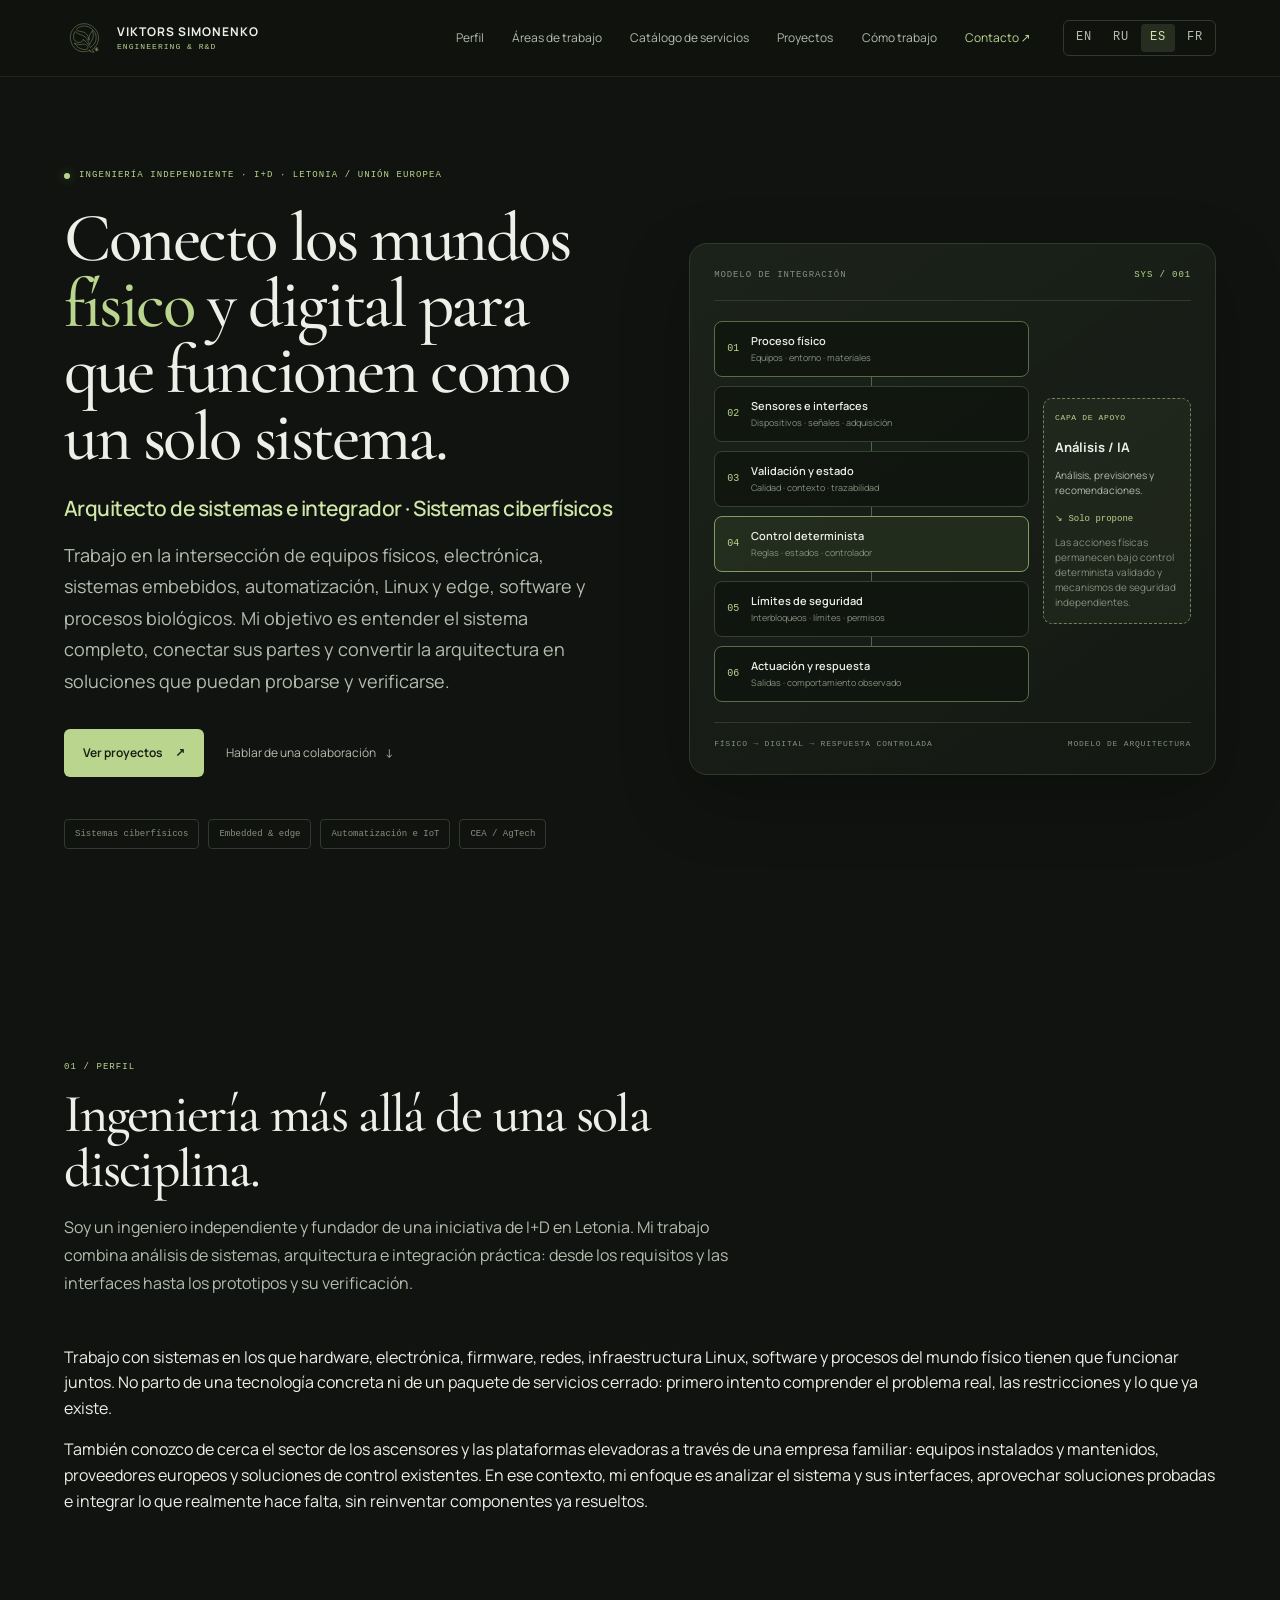
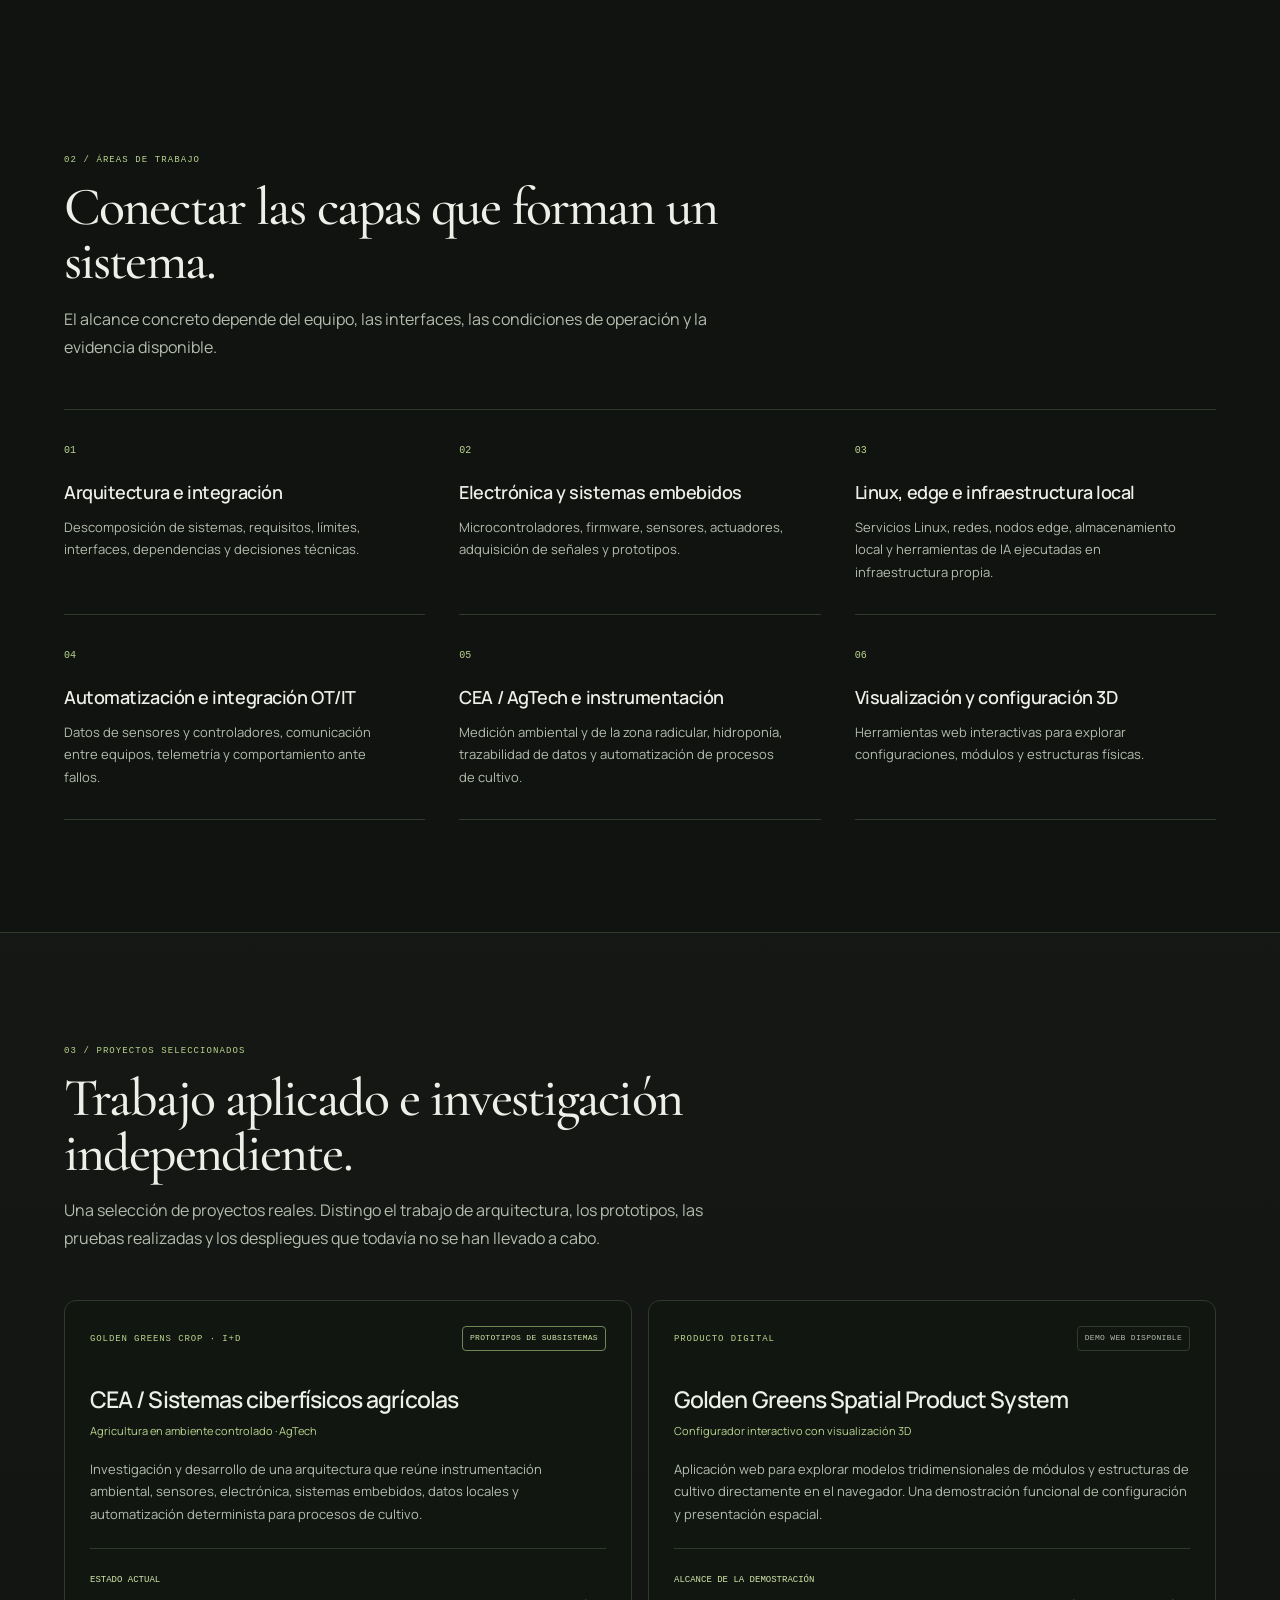
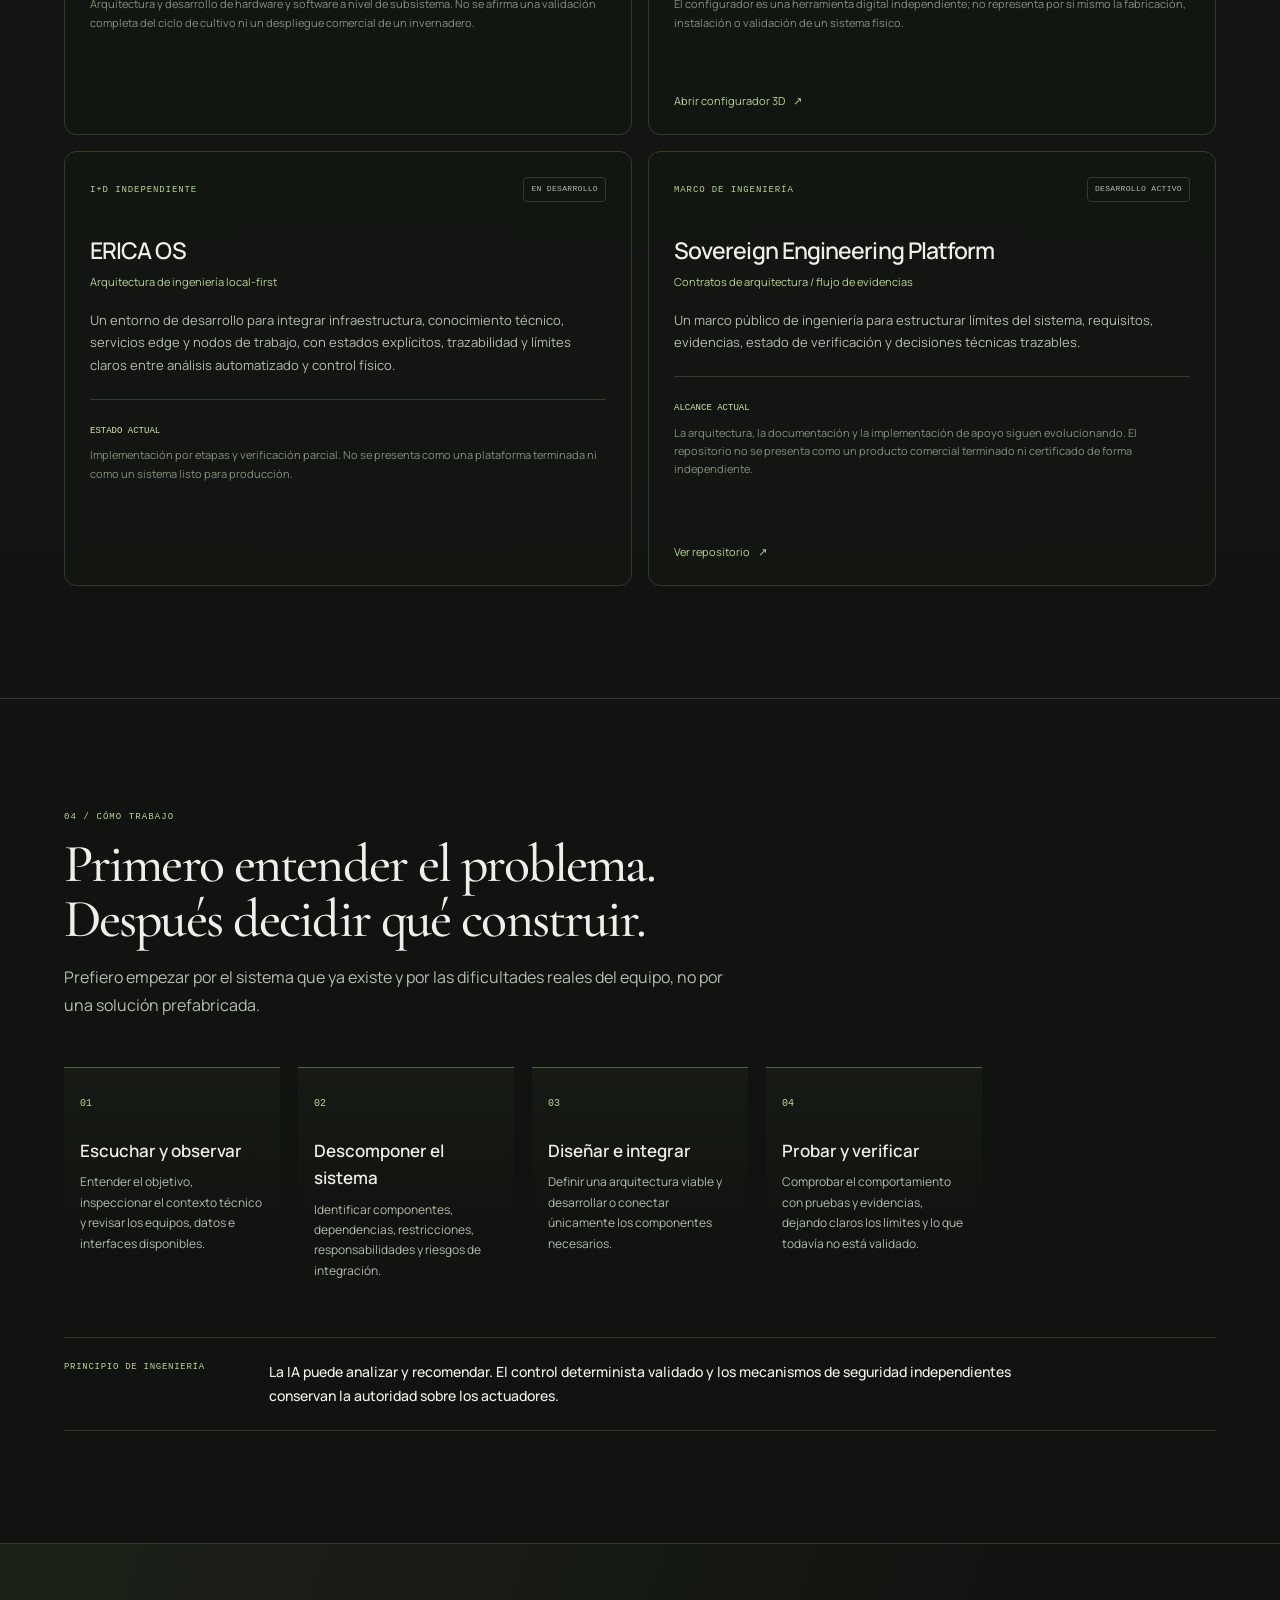
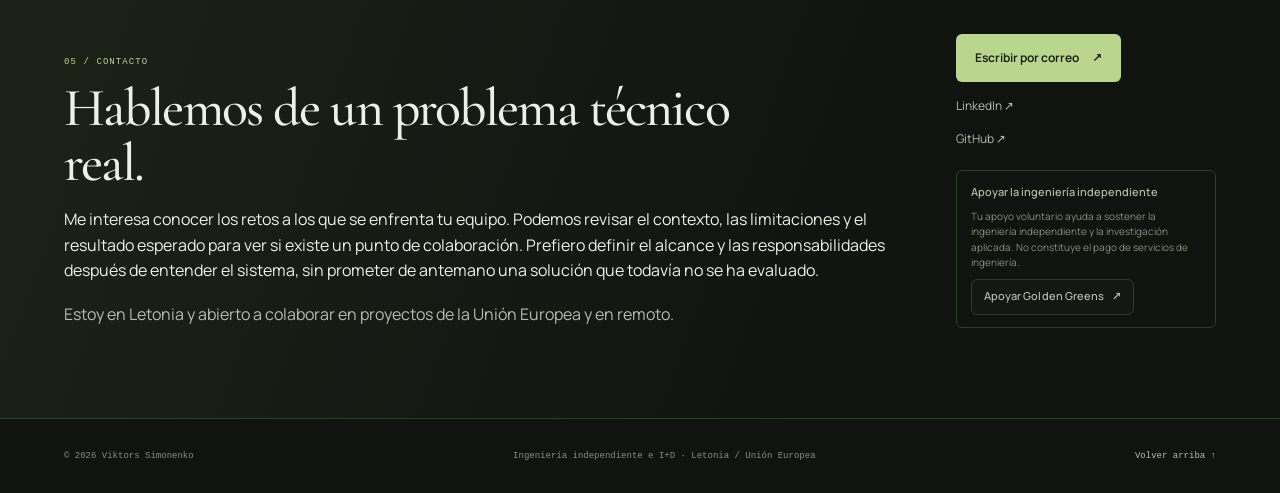
==== commit 55ee6a8a: "Point localized homepage catalogue links to matching language" ====
--- a/es/index.html
+++ b/es/index.html
@@ -139,7 +139,7 @@
       </a>
       <button class="nav-toggle" type="button" aria-expanded="false" aria-controls="primary-navigation"><span class="nav-toggle-lines" aria-hidden="true"></span><span class="visually-hidden">Abrir o cerrar la navegación</span></button>
       <nav class="primary-navigation" id="primary-navigation" aria-label="Navegación principal">
-        <a href="#profile">Perfil</a><a href="#areas">Áreas de trabajo</a><a href="../services/">Catálogo de servicios</a><a href="#projects">Proyectos</a><a href="#approach">Cómo trabajo</a><a class="nav-contact" href="#contact">Contacto <span aria-hidden="true">↗</span></a>
+        <a href="#profile">Perfil</a><a href="#areas">Áreas de trabajo</a><a href="services/">Catálogo de servicios</a><a href="#projects">Proyectos</a><a href="#approach">Cómo trabajo</a><a class="nav-contact" href="#contact">Contacto <span aria-hidden="true">↗</span></a>
         <div class="language-switch" aria-label="Language selection">
           <a class="language-option" href="../" lang="en" hreflang="en">EN</a>
           <a class="language-option" href="../ru/" lang="ru" hreflang="ru">RU</a>
--- a/css/layout.css
+++ b/css/layout.css
@@ -157,7 +157,7 @@
 .principle-line { display: grid; grid-template-columns: 180px 1fr; gap: 25px; margin-top: 36px; padding: 22px 0; border-block: 1px solid var(--color-border); }
 .principle-line span { color: var(--color-accent); font-family: var(--font-mono); font-size: 9px; letter-spacing: .08em; }
 .principle-line strong { max-width: 800px; font-size: 14px; font-weight: 520; line-height: 1.7; }
-.work-grid { display: grid; grid-template-columns: repeat(3, minmax(0, 1fr)); gap: 16px; }
+.work-grid { display: grid; grid-template-columns: repeat(2, minmax(0, 1fr)); gap: 16px; }
 .work-card { display: flex; min-height: 435px; flex-direction: column; padding: 25px; border: 1px solid var(--color-border); border-radius: var(--radius-md); background: rgb(18 23 17 / 78%); }
 .work-card h3 { margin: 30px 0 4px; font-size: 23px; font-weight: 560; letter-spacing: -.04em; }
 .work-subtitle { margin: 0 0 18px; color: var(--color-accent); font-size: 11px; }
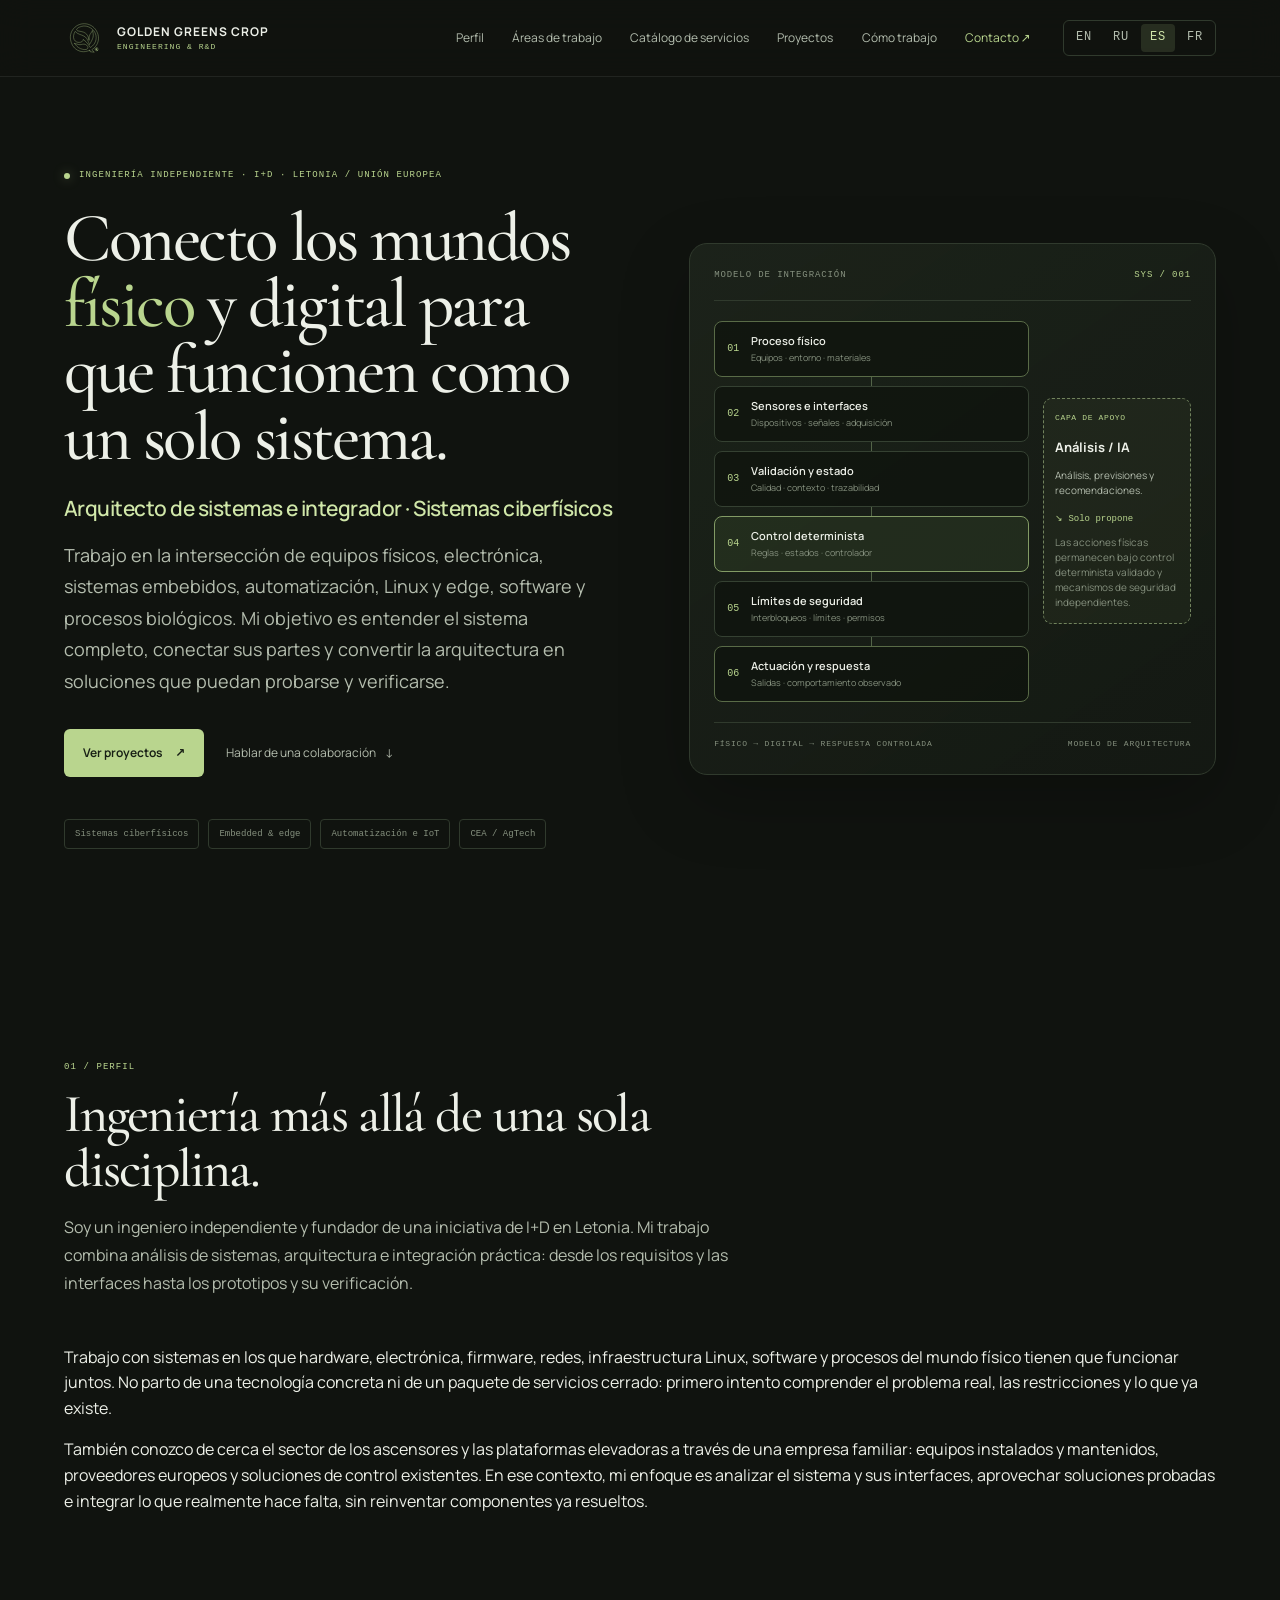
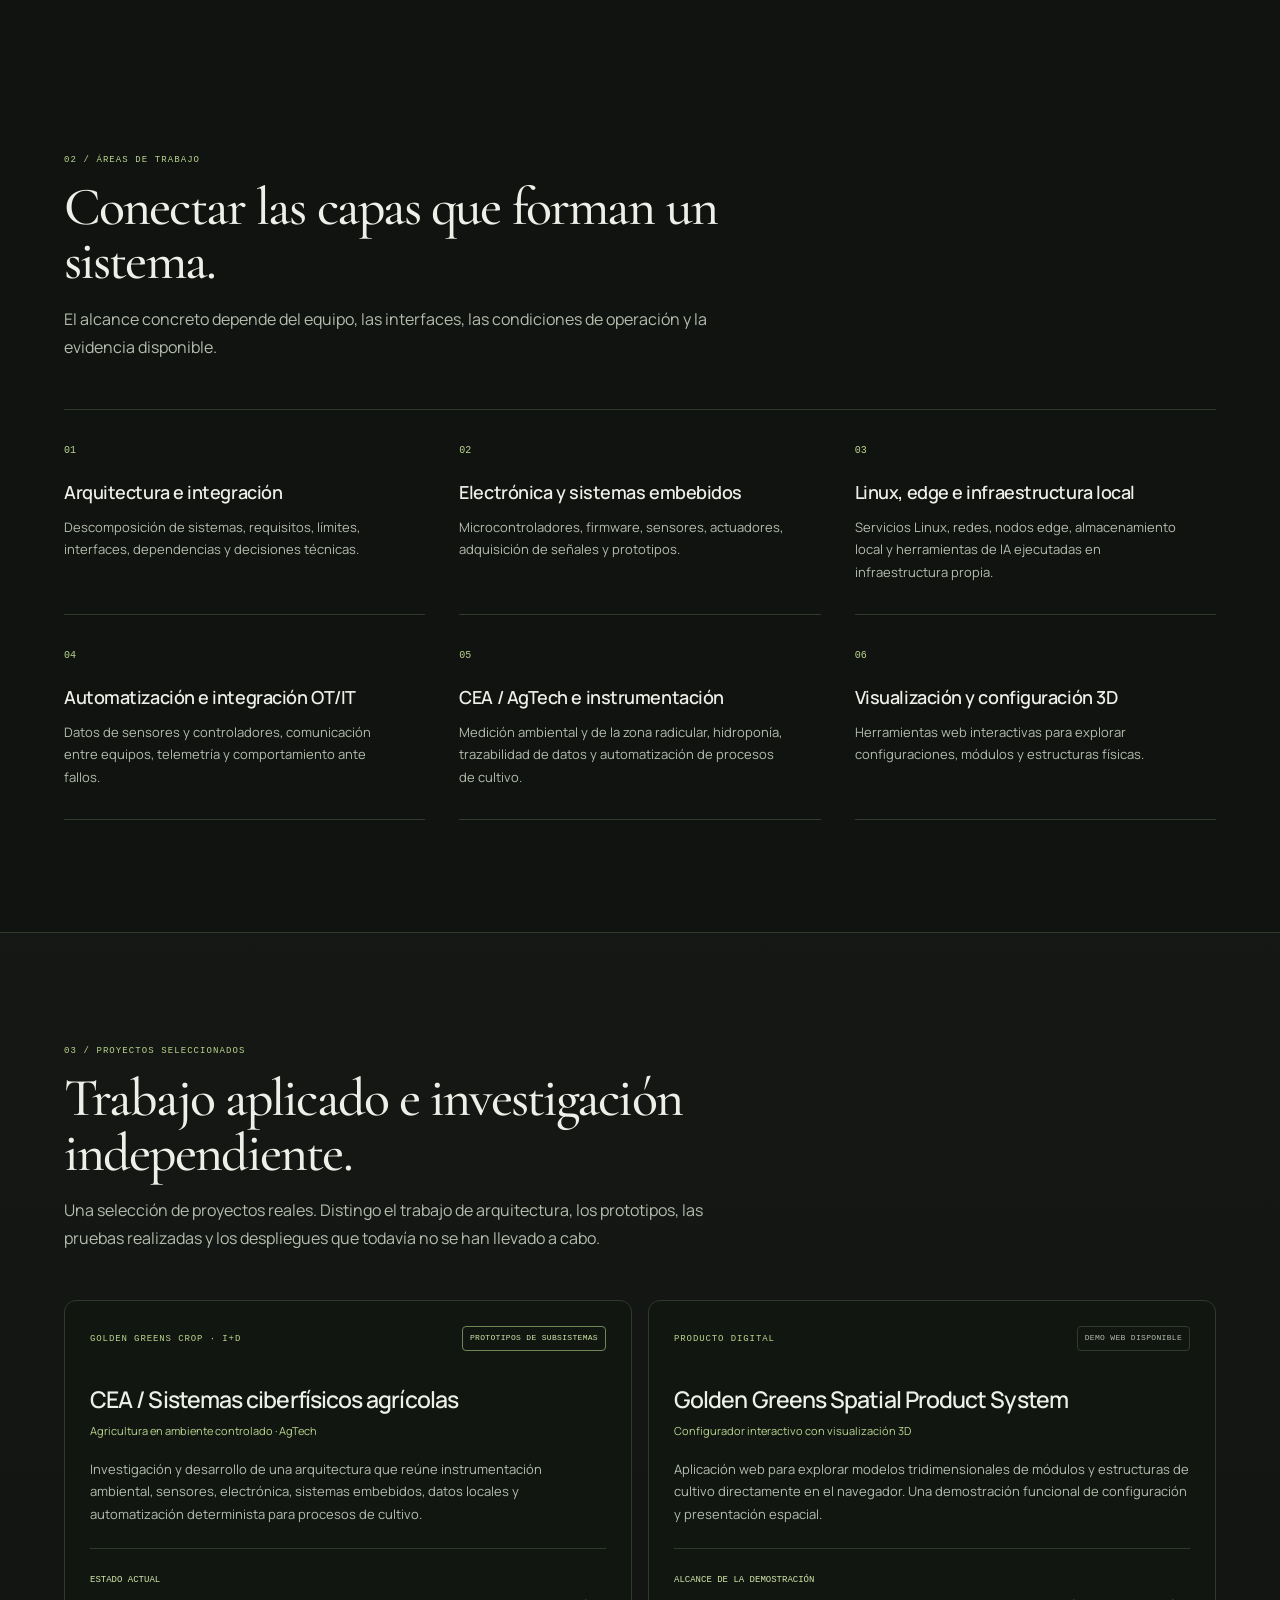
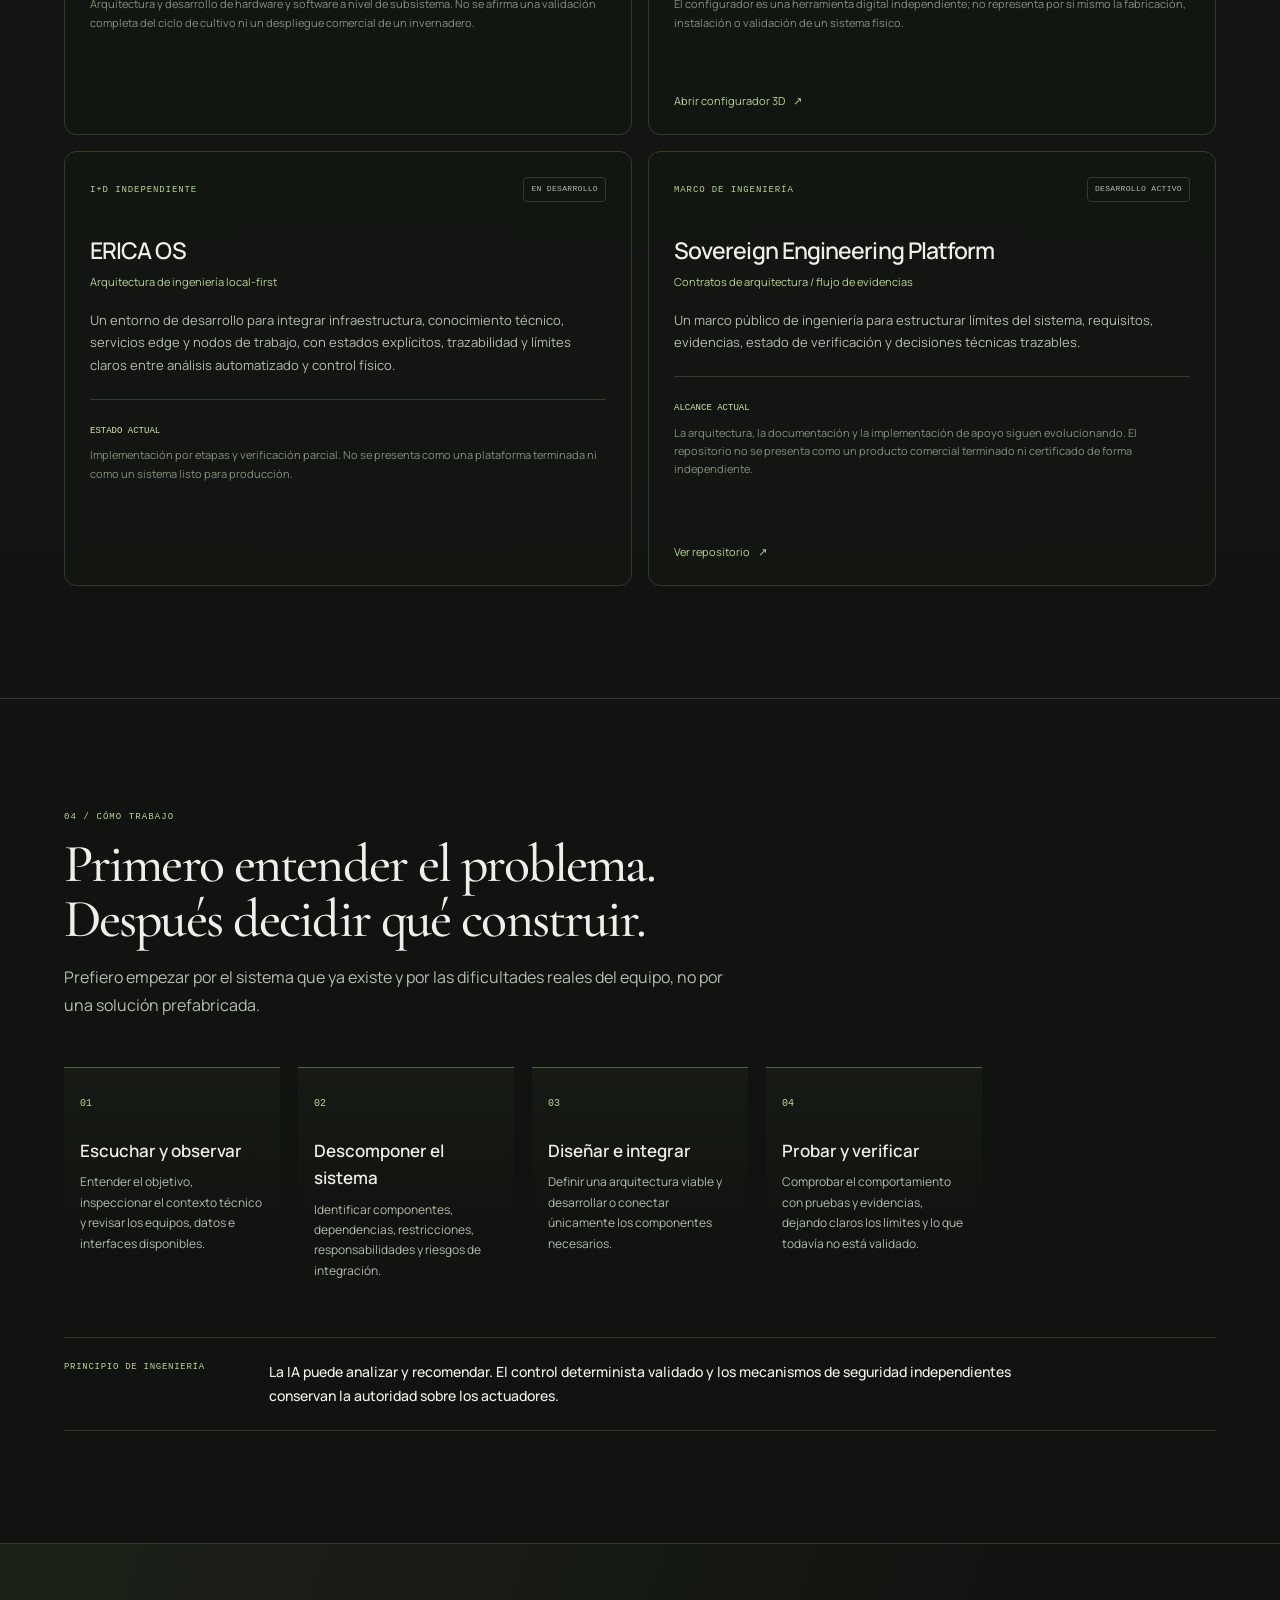
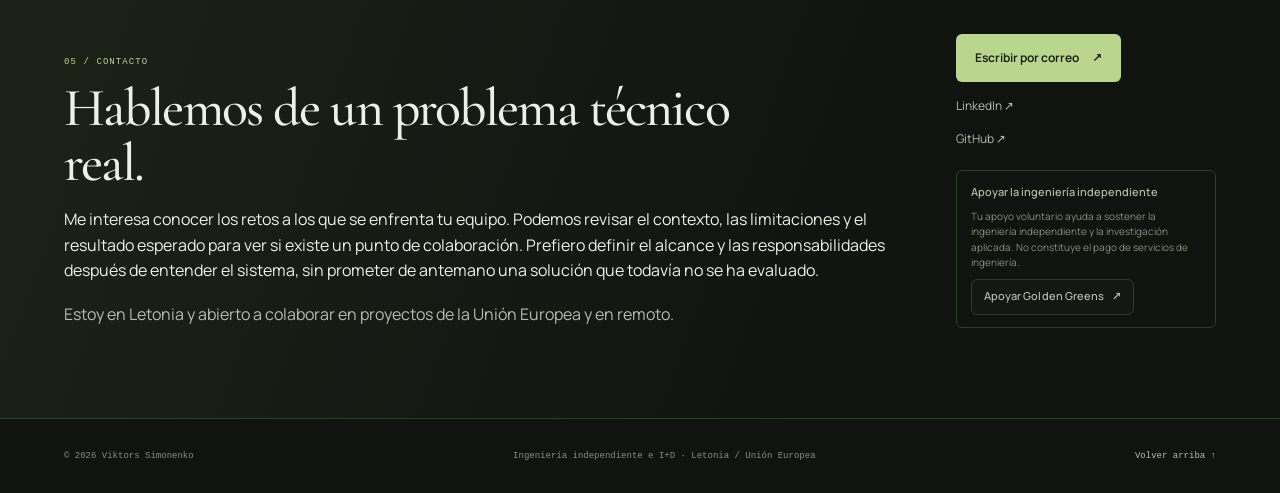
==== commit 81235d31: "Restore Golden Greens Crop primary branding and favicon" ====
--- a/es/index.html
+++ b/es/index.html
@@ -4,6 +4,7 @@
   <meta charset="utf-8">
   <meta name="viewport" content="width=device-width, initial-scale=1">
   <meta name="theme-color" content="#10130f">
+  <link rel="icon" type="image/svg+xml" href="../assets/brand/golden-greens-crop-mark.svg" sizes="any">
   <link rel="preconnect" href="https://fonts.googleapis.com">
   <link rel="preconnect" href="https://fonts.gstatic.com" crossorigin>
   <link href="https://fonts.googleapis.com/css2?family=Bad+Script&family=Cormorant+Garamond:ital,wght@0,400;0,500;0,600;1,400;1,500&family=Manrope:wght@400;500;600;700&display=swap" rel="stylesheet">
@@ -14,7 +15,7 @@
   <link rel="stylesheet" href="../css/responsive.css">
   <script src="../js/main.js" defer></script>
 <!-- BEGIN MANAGED SEO: generated by landingpage-seo-kit -->
-<title>Viktors Simonenko | Arquitectura de sistemas e integración ciberfísica</title>
+<title>Golden Greens Crop | Arquitectura de sistemas e integración ciberfísica</title>
 <meta name="description" content="Ingeniero independiente en Letonia. Arquitectura e integración de sistemas ciberfísicos, electrónica, sistemas embebidos, Linux y edge, automatización e I+D en CEA / AgTech.">
 <meta name="robots" content="index,follow,max-image-preview:large">
 <link rel="canonical" href="https://vitoog.github.io/Landingpage/es/">
@@ -22,7 +23,7 @@
 <meta property="og:type" content="website">
 <meta property="og:site_name" content="Golden Greens Crop">
 <meta property="og:locale" content="es_ES">
-<meta property="og:title" content="Viktors Simonenko | Arquitectura de sistemas e integración ciberfísica">
+<meta property="og:title" content="Golden Greens Crop | Arquitectura de sistemas e integración ciberfísica">
 <meta property="og:description" content="Ingeniero independiente en Letonia. Arquitectura e integración de sistemas ciberfísicos, electrónica, sistemas embebidos, Linux y edge, automatización e I+D en CEA / AgTech.">
 <meta property="og:url" content="https://vitoog.github.io/Landingpage/es/">
 <meta name="twitter:card" content="summary">
@@ -57,7 +58,7 @@
       "@type": "AboutPage",
       "@id": "https://vitoog.github.io/Landingpage/es/#webpage",
       "url": "https://vitoog.github.io/Landingpage/es/",
-      "name": "Viktors Simonenko | Arquitectura de sistemas e integración ciberfísica",
+      "name": "Golden Greens Crop | Arquitectura de sistemas e integración ciberfísica",
       "description": "Ingeniero independiente en Letonia. Arquitectura e integración de sistemas ciberfísicos, electrónica, sistemas embebidos, Linux y edge, automatización e I+D en CEA / AgTech.",
       "inLanguage": "es",
       "isPartOf": {
@@ -133,9 +134,9 @@
   <a class="skip-link" href="#main">Saltar al contenido</a>
   <header class="site-header">
     <div class="header-inner">
-      <a class="wordmark" href="#top" aria-label="Viktors Simonenko — inicio">
+      <a class="wordmark" href="#top" aria-label="Golden Greens Crop — inicio">
         <img class="wordmark-mark" src="../assets/brand/golden-greens-crop-mark.svg" alt="" width="42" height="42">
-        <span class="wordmark-lockup"><span class="wordmark-name">VIKTORS SIMONENKO</span><span class="wordmark-subtitle">ENGINEERING &amp; R&amp;D</span></span>
+        <span class="wordmark-lockup"><span class="wordmark-name">GOLDEN GREENS CROP</span><span class="wordmark-subtitle">ENGINEERING &amp; R&amp;D</span></span>
       </a>
       <button class="nav-toggle" type="button" aria-expanded="false" aria-controls="primary-navigation"><span class="nav-toggle-lines" aria-hidden="true"></span><span class="visually-hidden">Abrir o cerrar la navegación</span></button>
       <nav class="primary-navigation" id="primary-navigation" aria-label="Navegación principal">
@@ -192,7 +193,7 @@
       <div class="section-shell content-section"><div class="section-heading"><p class="eyebrow">03 / PROYECTOS SELECCIONADOS</p><h2 id="projects-title">Trabajo aplicado e investigación independiente.</h2><p class="section-summary">Una selección de proyectos reales. Distingo el trabajo de arquitectura, los prototipos, las pruebas realizadas y los despliegues que todavía no se han llevado a cabo.</p></div>
         <div class="work-grid">
           <article class="work-card"><div class="work-card-top"><span>GOLDEN GREENS CROP · I+D</span><span class="maturity maturity-prototype">PROTOTIPOS DE SUBSISTEMAS</span></div><h3>CEA / Sistemas ciberfísicos agrícolas</h3><p class="work-subtitle">Agricultura en ambiente controlado · AgTech</p><p>Investigación y desarrollo de una arquitectura que reúne instrumentación ambiental, sensores, electrónica, sistemas embebidos, datos locales y automatización determinista para procesos de cultivo.</p><div class="work-evidence"><strong>Estado actual</strong><p>Arquitectura y desarrollo de hardware y software a nivel de subsistema. No se afirma una validación completa del ciclo de cultivo ni un despliegue comercial de un invernadero.</p></div></article>
-          <article class="work-card"><div class="work-card-top"><span>PRODUCTO DIGITAL</span><span class="maturity">DEMO WEB DISPONIBLE</span></div><h3>Golden Greens Spatial Product System</h3><p class="work-subtitle">Configurador interactivo con visualización 3D</p><p>Aplicación web para explorar modelos tridimensionales de módulos y estructuras de cultivo directamente en el navegador. Una demostración funcional de configuración y presentación espacial.</p><div class="work-evidence"><strong>Alcance de la demostración</strong><p>El configurador es una herramienta digital independiente; no representa por sí mismo la fabricación, instalación o validación de un sistema físico.</p></div><a class="work-link" href="https://vitoog.github.io/golden-greens-spatial-system/" target="_blank" rel="noopener noreferrer">Abrir configurador 3D <span aria-hidden="true">↗</span></a></article>
+          <article class="work-card"><div class="work-card-top"><span>PRODUCTO DIGITAL</span><span class="maturity">DEMO WEB DISPONIBLE</span></div><h3>Golden Greens Spatial Product System</h3><p class="work-subtitle">Configurador interactivo con visualización 3D</p><p>Aplicación web para explorar modelos tridimensionales de módulos y estructuras de cultivo directamente en el navegador. Una demostración funcional de configuración y presentación espacial.</p><div class="work-evidence"><strong>Alcance de la demostración</strong><p>El configurador es una herramienta digital independiente; no representa por sí mismo la fabricación, instalación o validación de un sistema físico.</p></div><a class="work-link" href="https://vitoog.github.io/golden-greens-spatial-system/es/" target="_blank" rel="noopener noreferrer">Abrir configurador 3D <span aria-hidden="true">↗</span></a></article>
           <article class="work-card"><div class="work-card-top"><span>I+D INDEPENDIENTE</span><span class="maturity">EN DESARROLLO</span></div><h3>ERICA OS</h3><p class="work-subtitle">Arquitectura de ingeniería local-first</p><p>Un entorno de desarrollo para integrar infraestructura, conocimiento técnico, servicios edge y nodos de trabajo, con estados explícitos, trazabilidad y límites claros entre análisis automatizado y control físico.</p><div class="work-evidence"><strong>Estado actual</strong><p>Implementación por etapas y verificación parcial. No se presenta como una plataforma terminada ni como un sistema listo para producción.</p></div></article>
 <article class="work-card"><div class="work-card-top"><span>MARCO DE INGENIERÍA</span><span class="maturity">DESARROLLO ACTIVO</span></div><h3>Sovereign Engineering Platform</h3><p class="work-subtitle">Contratos de arquitectura / flujo de evidencias</p><p>Un marco público de ingeniería para estructurar límites del sistema, requisitos, evidencias, estado de verificación y decisiones técnicas trazables.</p><div class="work-evidence"><strong>Alcance actual</strong><p>La arquitectura, la documentación y la implementación de apoyo siguen evolucionando. El repositorio no se presenta como un producto comercial terminado ni certificado de forma independiente.</p></div><a class="work-link" href="https://github.com/VitoOG/sovereign-engineering-platform" target="_blank" rel="noopener noreferrer">Ver repositorio <span aria-hidden="true">↗</span></a></article>
 
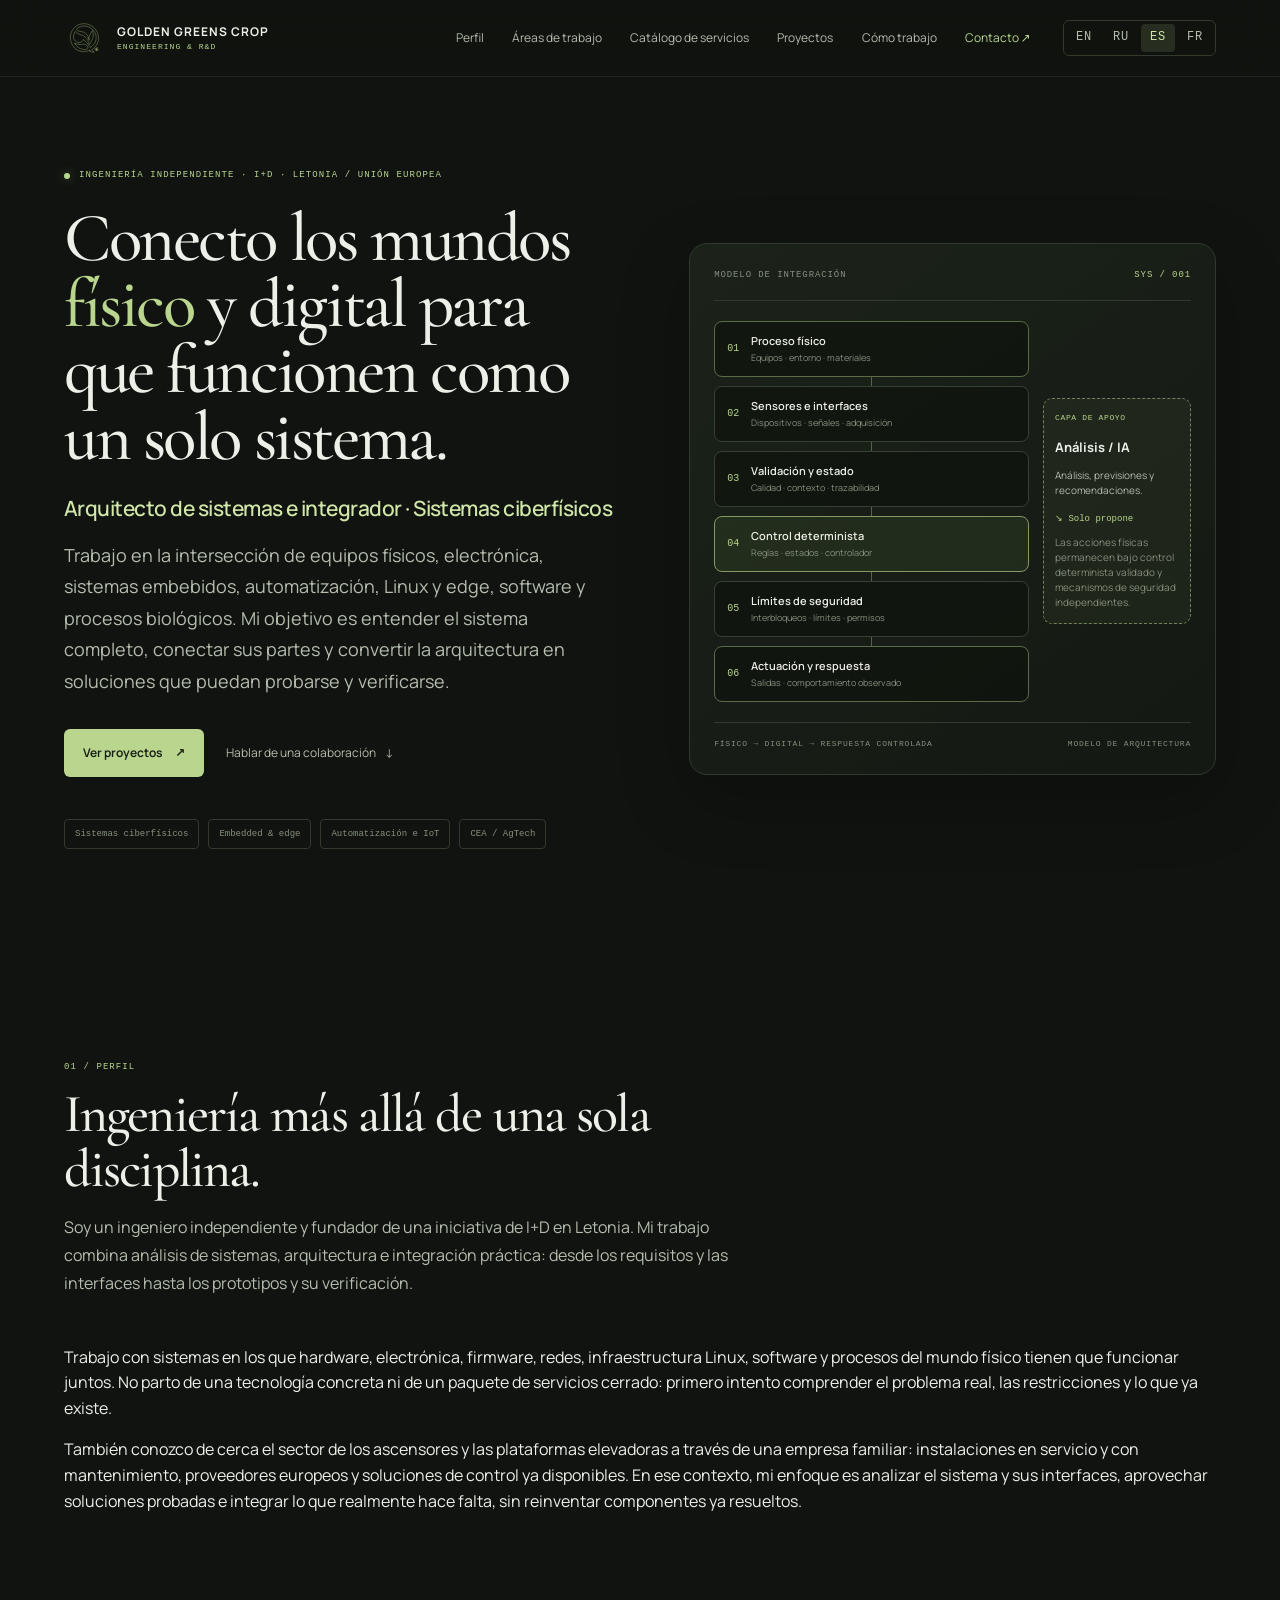
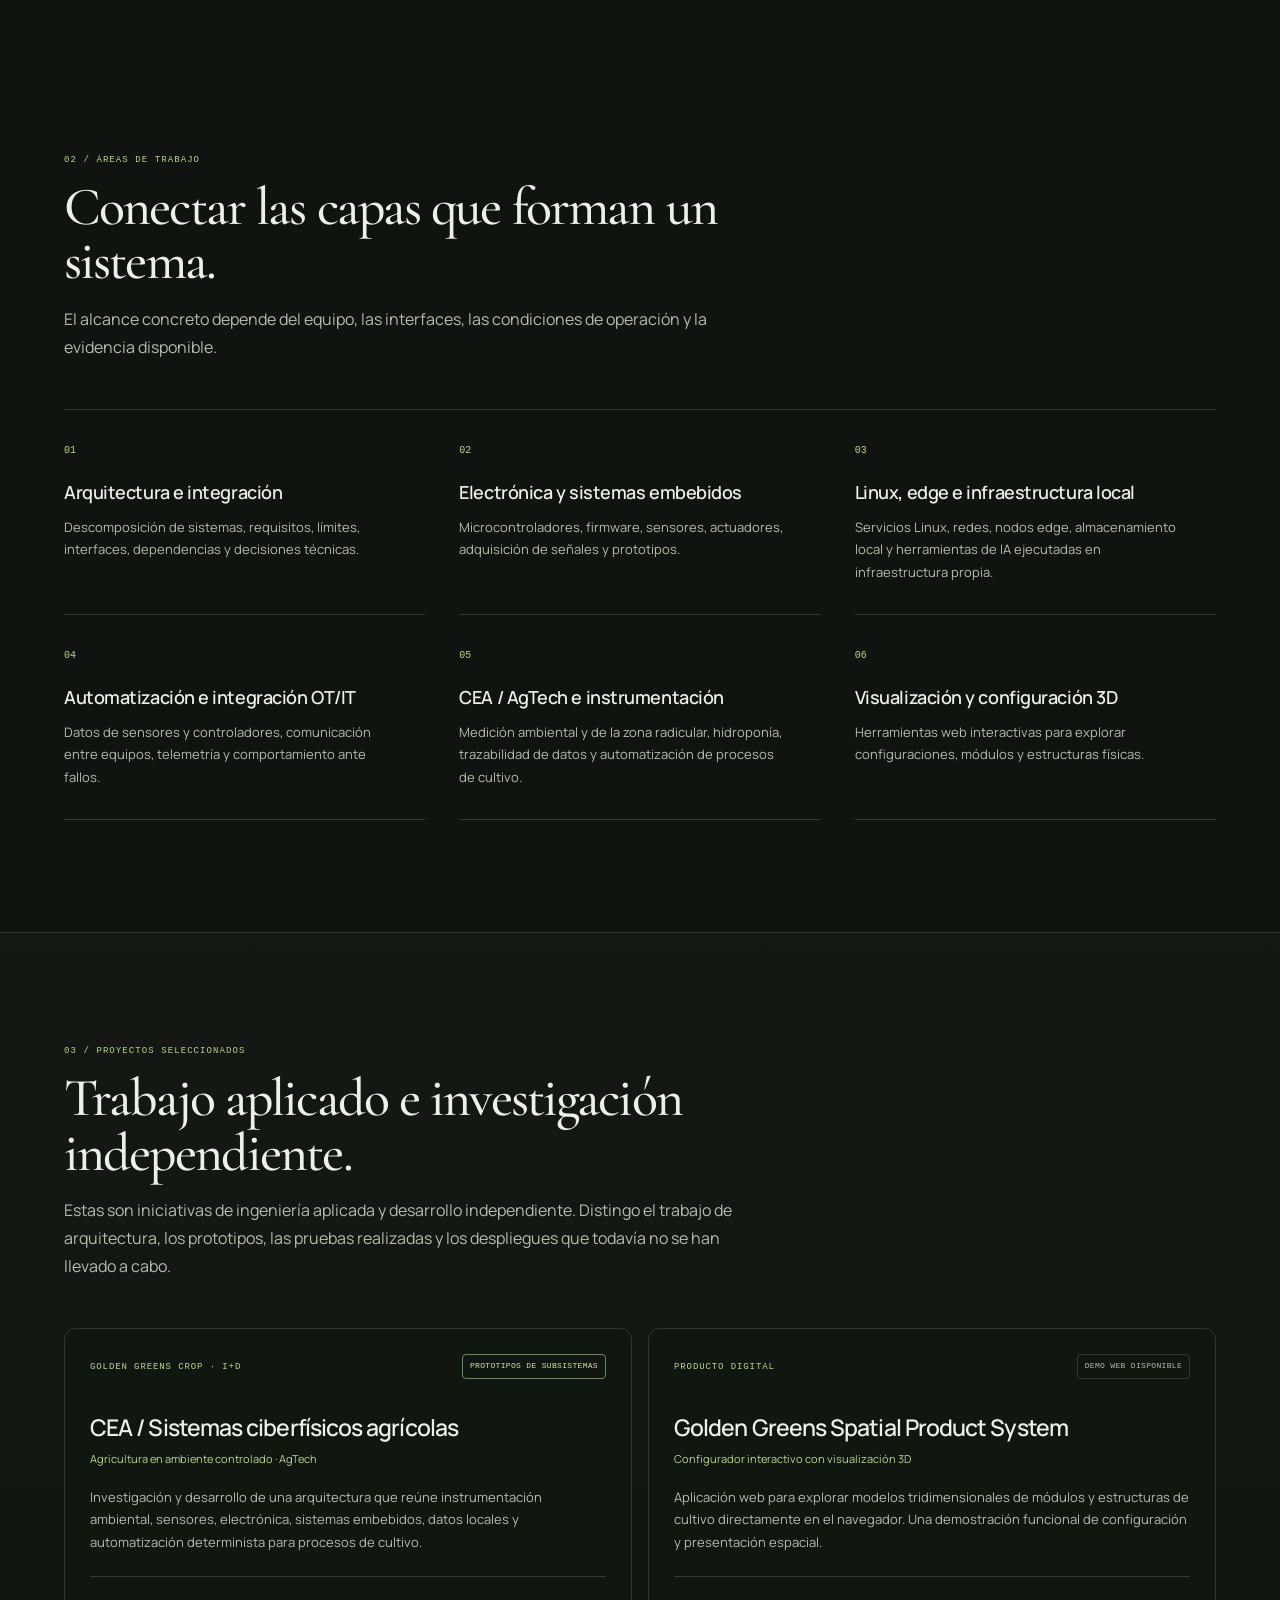
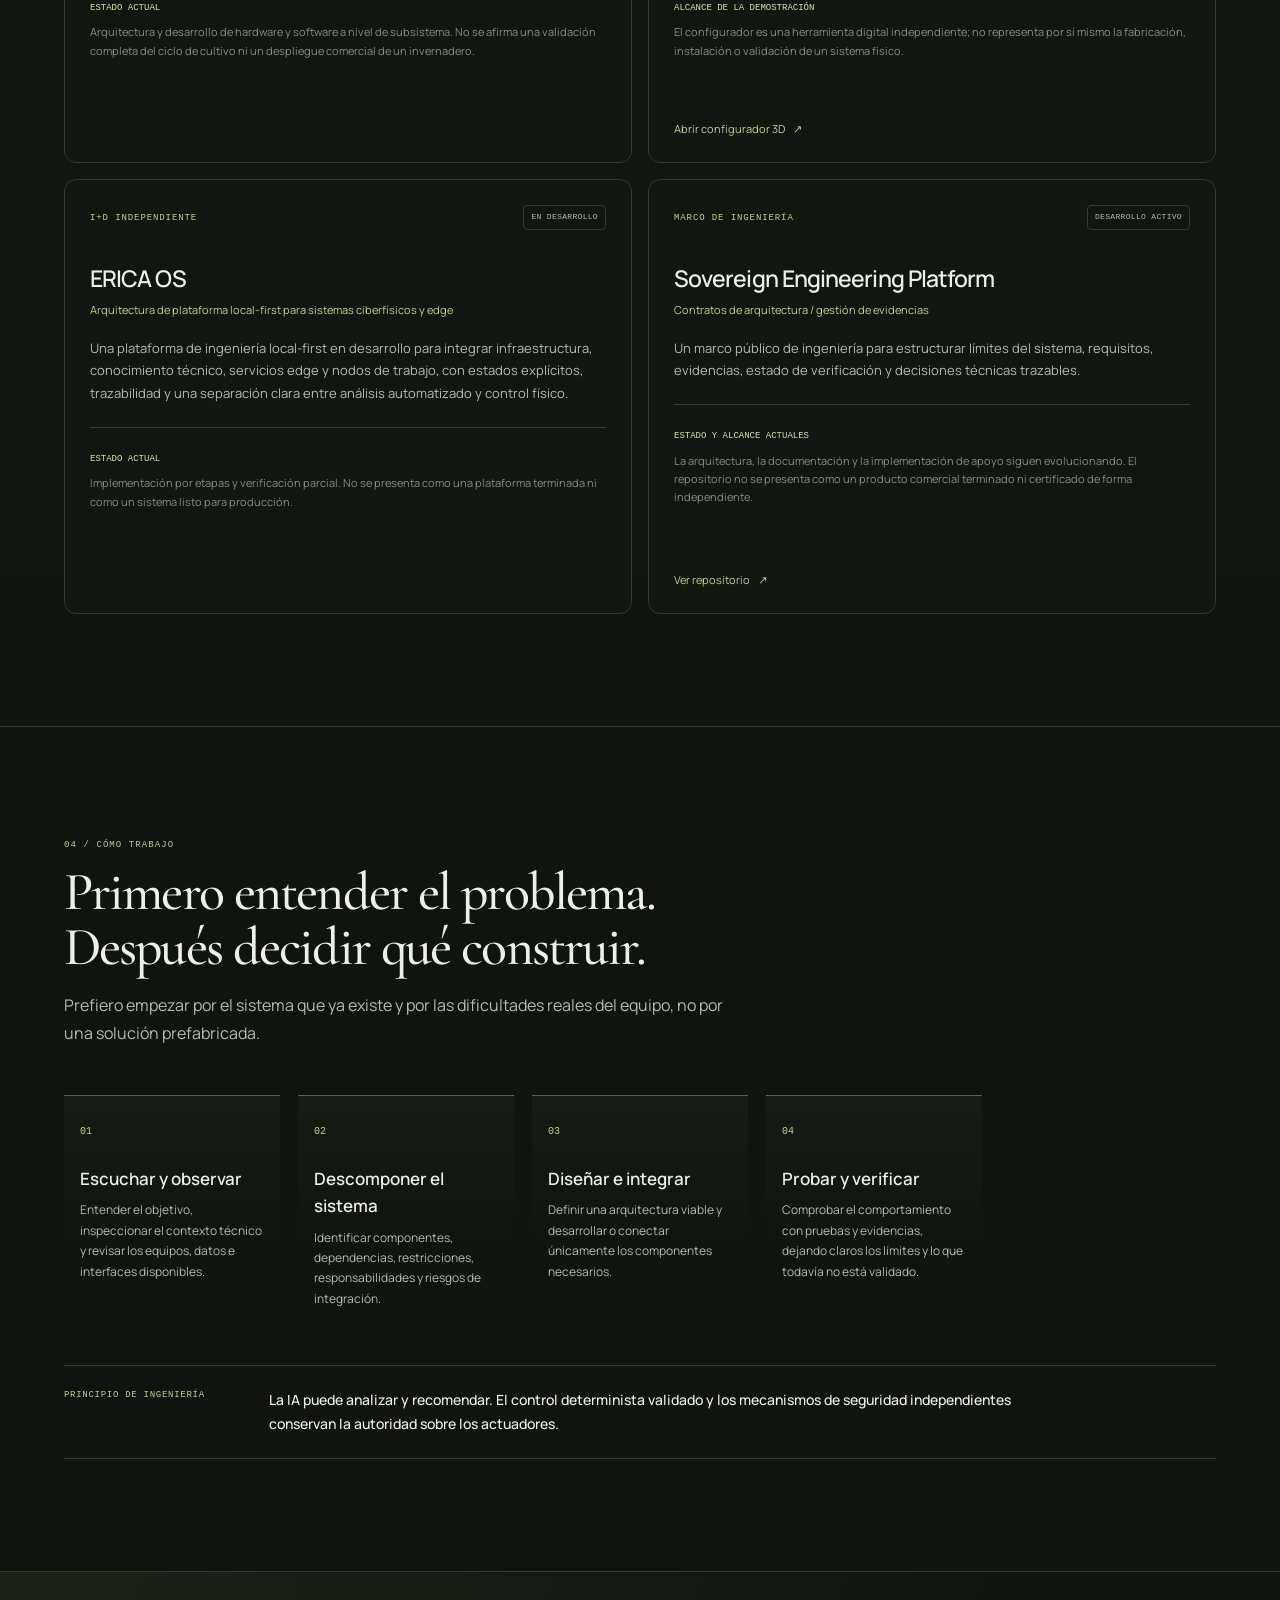
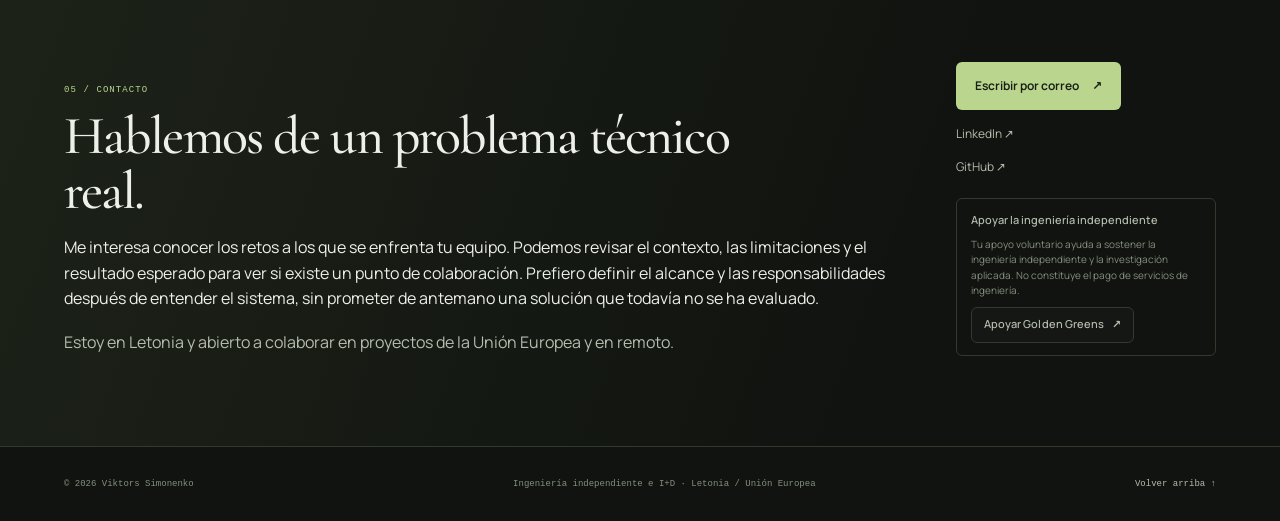
==== commit 7e3d79d6: "Improve Spanish, French and Russian engineering copy" ====
--- a/es/index.html
+++ b/es/index.html
@@ -176,7 +176,7 @@
     <section class="content-section section-shell" id="profile" aria-labelledby="profile-title">
       <div class="section-heading"><p class="eyebrow">01 / PERFIL</p><h2 id="profile-title">Ingeniería más allá de una sola disciplina.</h2><p class="section-summary">Soy un ingeniero independiente y fundador de una iniciativa de I+D en Letonia. Mi trabajo combina análisis de sistemas, arquitectura e integración práctica: desde los requisitos y las interfaces hasta los prototipos y su verificación.</p></div>
       <p>Trabajo con sistemas en los que hardware, electrónica, firmware, redes, infraestructura Linux, software y procesos del mundo físico tienen que funcionar juntos. No parto de una tecnología concreta ni de un paquete de servicios cerrado: primero intento comprender el problema real, las restricciones y lo que ya existe.</p>
-      <p>También conozco de cerca el sector de los ascensores y las plataformas elevadoras a través de una empresa familiar: equipos instalados y mantenidos, proveedores europeos y soluciones de control existentes. En ese contexto, mi enfoque es analizar el sistema y sus interfaces, aprovechar soluciones probadas e integrar lo que realmente hace falta, sin reinventar componentes ya resueltos.</p>
+      <p>También conozco de cerca el sector de los ascensores y las plataformas elevadoras a través de una empresa familiar: instalaciones en servicio y con mantenimiento, proveedores europeos y soluciones de control ya disponibles. En ese contexto, mi enfoque es analizar el sistema y sus interfaces, aprovechar soluciones probadas e integrar lo que realmente hace falta, sin reinventar componentes ya resueltos.</p>
     </section>
     <section class="content-section section-shell" id="areas" aria-labelledby="areas-title">
       <div class="section-heading"><p class="eyebrow">02 / ÁREAS DE TRABAJO</p><h2 id="areas-title">Conectar las capas que forman un sistema.</h2><p class="section-summary">El alcance concreto depende del equipo, las interfaces, las condiciones de operación y la evidencia disponible.</p></div>
@@ -190,12 +190,12 @@
       </div>
     </section>
     <section class="work-section" id="projects" aria-labelledby="projects-title">
-      <div class="section-shell content-section"><div class="section-heading"><p class="eyebrow">03 / PROYECTOS SELECCIONADOS</p><h2 id="projects-title">Trabajo aplicado e investigación independiente.</h2><p class="section-summary">Una selección de proyectos reales. Distingo el trabajo de arquitectura, los prototipos, las pruebas realizadas y los despliegues que todavía no se han llevado a cabo.</p></div>
+      <div class="section-shell content-section"><div class="section-heading"><p class="eyebrow">03 / PROYECTOS SELECCIONADOS</p><h2 id="projects-title">Trabajo aplicado e investigación independiente.</h2><p class="section-summary">Estas son iniciativas de ingeniería aplicada y desarrollo independiente. Distingo el trabajo de arquitectura, los prototipos, las pruebas realizadas y los despliegues que todavía no se han llevado a cabo.</p></div>
         <div class="work-grid">
           <article class="work-card"><div class="work-card-top"><span>GOLDEN GREENS CROP · I+D</span><span class="maturity maturity-prototype">PROTOTIPOS DE SUBSISTEMAS</span></div><h3>CEA / Sistemas ciberfísicos agrícolas</h3><p class="work-subtitle">Agricultura en ambiente controlado · AgTech</p><p>Investigación y desarrollo de una arquitectura que reúne instrumentación ambiental, sensores, electrónica, sistemas embebidos, datos locales y automatización determinista para procesos de cultivo.</p><div class="work-evidence"><strong>Estado actual</strong><p>Arquitectura y desarrollo de hardware y software a nivel de subsistema. No se afirma una validación completa del ciclo de cultivo ni un despliegue comercial de un invernadero.</p></div></article>
           <article class="work-card"><div class="work-card-top"><span>PRODUCTO DIGITAL</span><span class="maturity">DEMO WEB DISPONIBLE</span></div><h3>Golden Greens Spatial Product System</h3><p class="work-subtitle">Configurador interactivo con visualización 3D</p><p>Aplicación web para explorar modelos tridimensionales de módulos y estructuras de cultivo directamente en el navegador. Una demostración funcional de configuración y presentación espacial.</p><div class="work-evidence"><strong>Alcance de la demostración</strong><p>El configurador es una herramienta digital independiente; no representa por sí mismo la fabricación, instalación o validación de un sistema físico.</p></div><a class="work-link" href="https://vitoog.github.io/golden-greens-spatial-system/es/" target="_blank" rel="noopener noreferrer">Abrir configurador 3D <span aria-hidden="true">↗</span></a></article>
-          <article class="work-card"><div class="work-card-top"><span>I+D INDEPENDIENTE</span><span class="maturity">EN DESARROLLO</span></div><h3>ERICA OS</h3><p class="work-subtitle">Arquitectura de ingeniería local-first</p><p>Un entorno de desarrollo para integrar infraestructura, conocimiento técnico, servicios edge y nodos de trabajo, con estados explícitos, trazabilidad y límites claros entre análisis automatizado y control físico.</p><div class="work-evidence"><strong>Estado actual</strong><p>Implementación por etapas y verificación parcial. No se presenta como una plataforma terminada ni como un sistema listo para producción.</p></div></article>
-<article class="work-card"><div class="work-card-top"><span>MARCO DE INGENIERÍA</span><span class="maturity">DESARROLLO ACTIVO</span></div><h3>Sovereign Engineering Platform</h3><p class="work-subtitle">Contratos de arquitectura / flujo de evidencias</p><p>Un marco público de ingeniería para estructurar límites del sistema, requisitos, evidencias, estado de verificación y decisiones técnicas trazables.</p><div class="work-evidence"><strong>Alcance actual</strong><p>La arquitectura, la documentación y la implementación de apoyo siguen evolucionando. El repositorio no se presenta como un producto comercial terminado ni certificado de forma independiente.</p></div><a class="work-link" href="https://github.com/VitoOG/sovereign-engineering-platform" target="_blank" rel="noopener noreferrer">Ver repositorio <span aria-hidden="true">↗</span></a></article>
+          <article class="work-card"><div class="work-card-top"><span>I+D INDEPENDIENTE</span><span class="maturity">EN DESARROLLO</span></div><h3>ERICA OS</h3><p class="work-subtitle">Arquitectura de plataforma local-first para sistemas ciberfísicos y edge</p><p>Una plataforma de ingeniería local-first en desarrollo para integrar infraestructura, conocimiento técnico, servicios edge y nodos de trabajo, con estados explícitos, trazabilidad y una separación clara entre análisis automatizado y control físico.</p><div class="work-evidence"><strong>Estado actual</strong><p>Implementación por etapas y verificación parcial. No se presenta como una plataforma terminada ni como un sistema listo para producción.</p></div></article>
+<article class="work-card"><div class="work-card-top"><span>MARCO DE INGENIERÍA</span><span class="maturity">DESARROLLO ACTIVO</span></div><h3>Sovereign Engineering Platform</h3><p class="work-subtitle">Contratos de arquitectura / gestión de evidencias</p><p>Un marco público de ingeniería para estructurar límites del sistema, requisitos, evidencias, estado de verificación y decisiones técnicas trazables.</p><div class="work-evidence"><strong>Estado y alcance actuales</strong><p>La arquitectura, la documentación y la implementación de apoyo siguen evolucionando. El repositorio no se presenta como un producto comercial terminado ni certificado de forma independiente.</p></div><a class="work-link" href="https://github.com/VitoOG/sovereign-engineering-platform" target="_blank" rel="noopener noreferrer">Ver repositorio <span aria-hidden="true">↗</span></a></article>
 
         </div>
       </div>
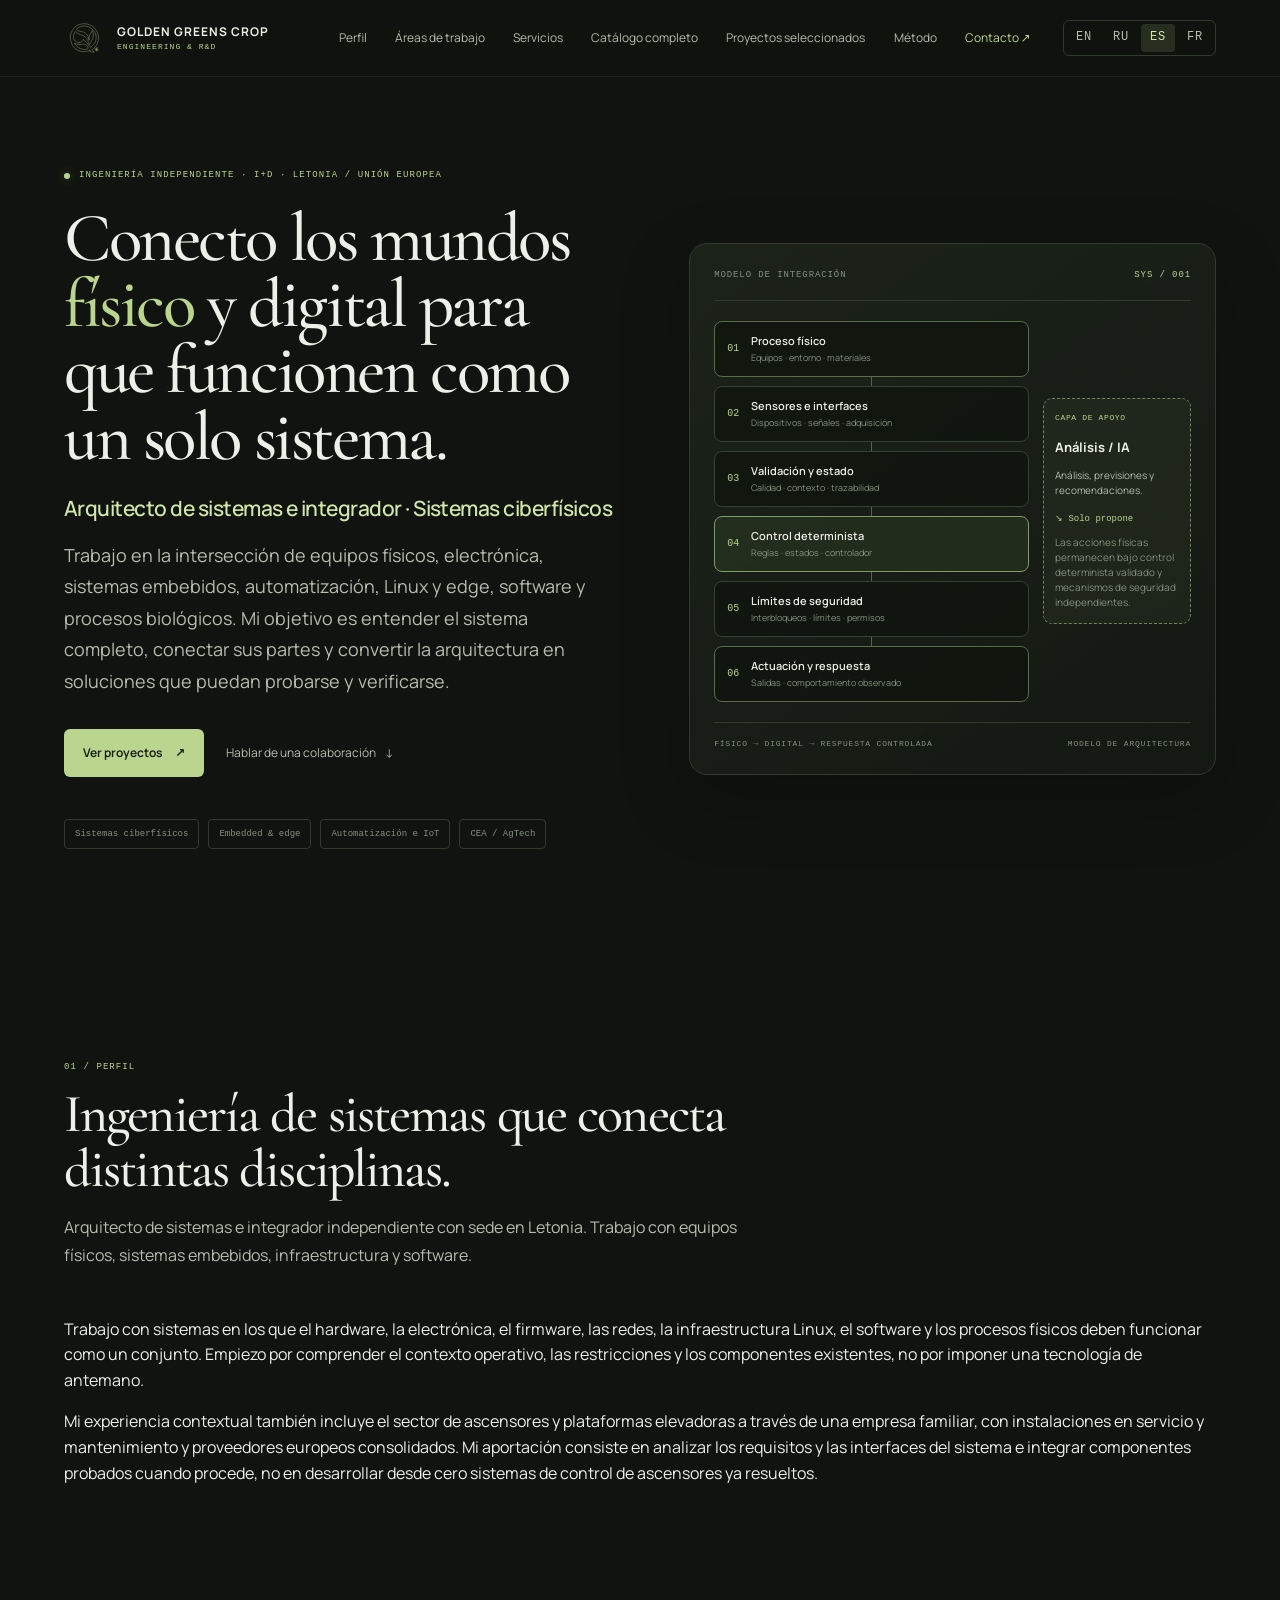
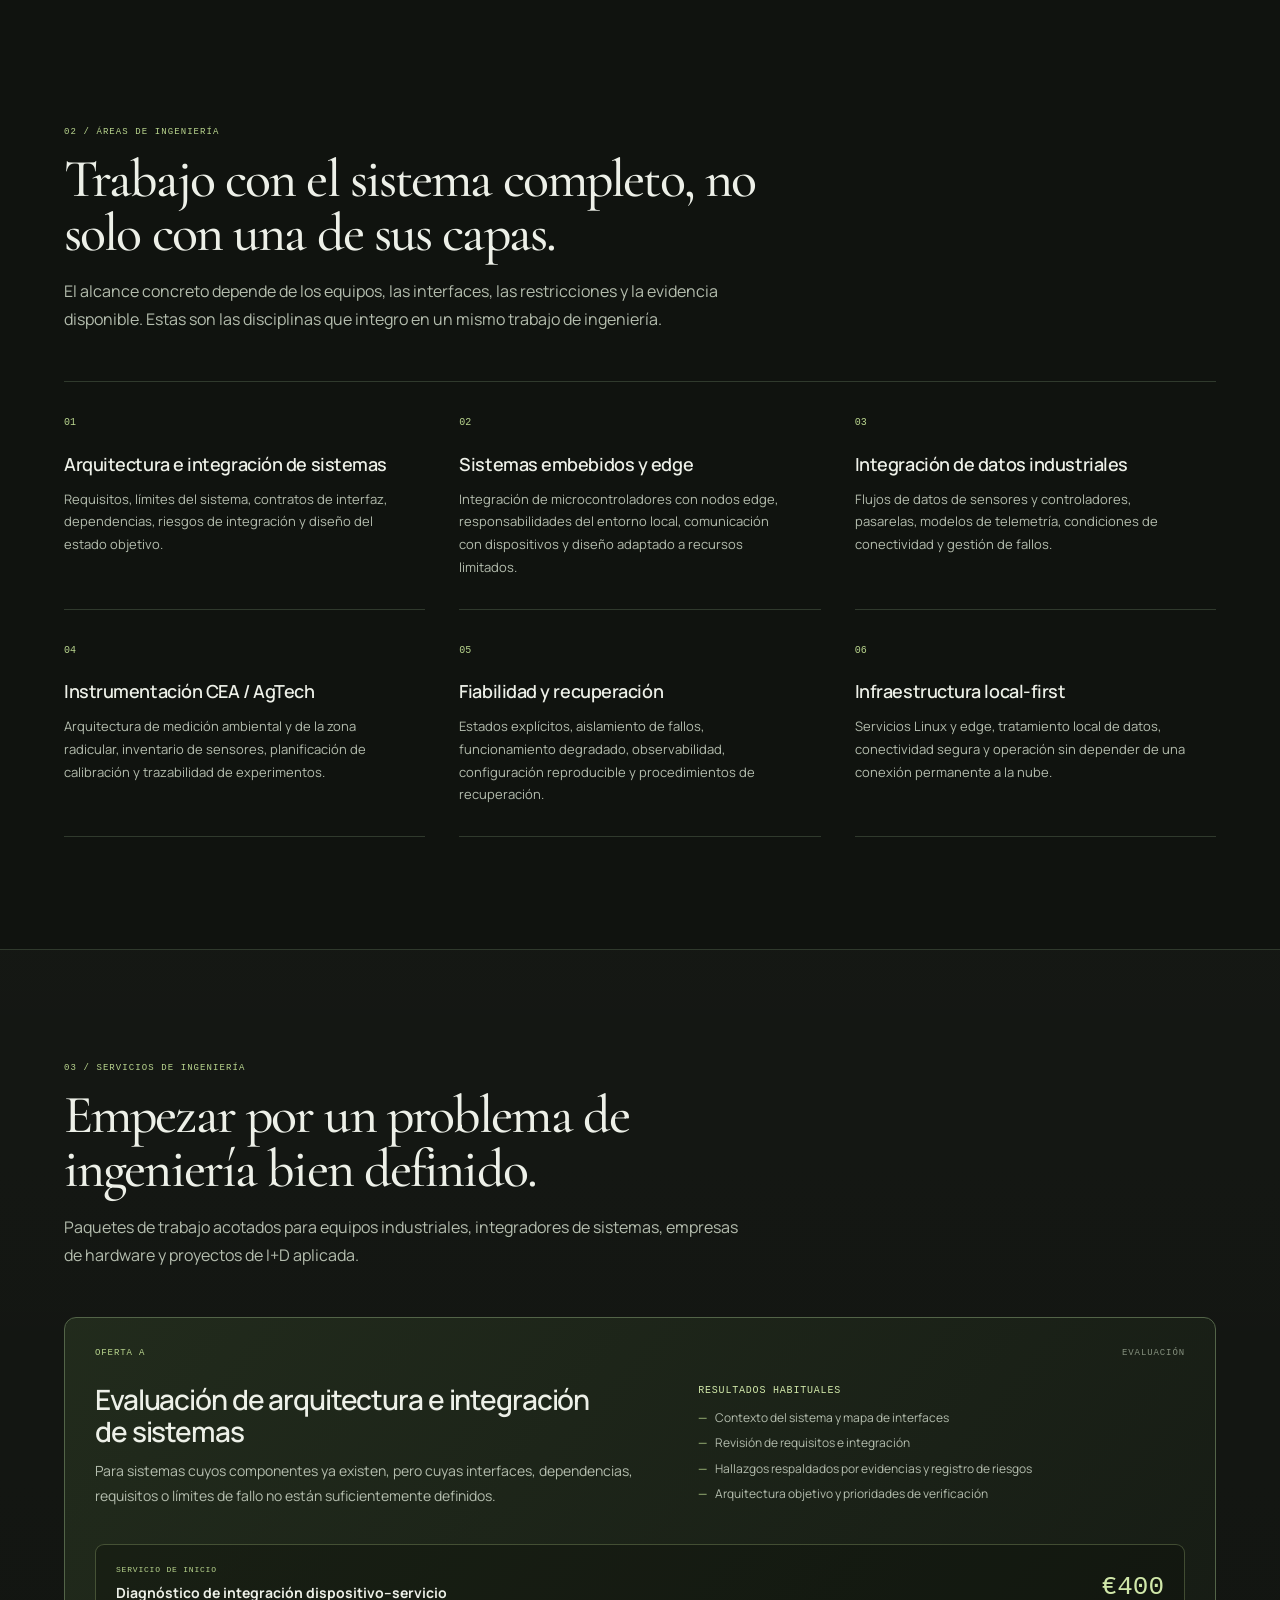
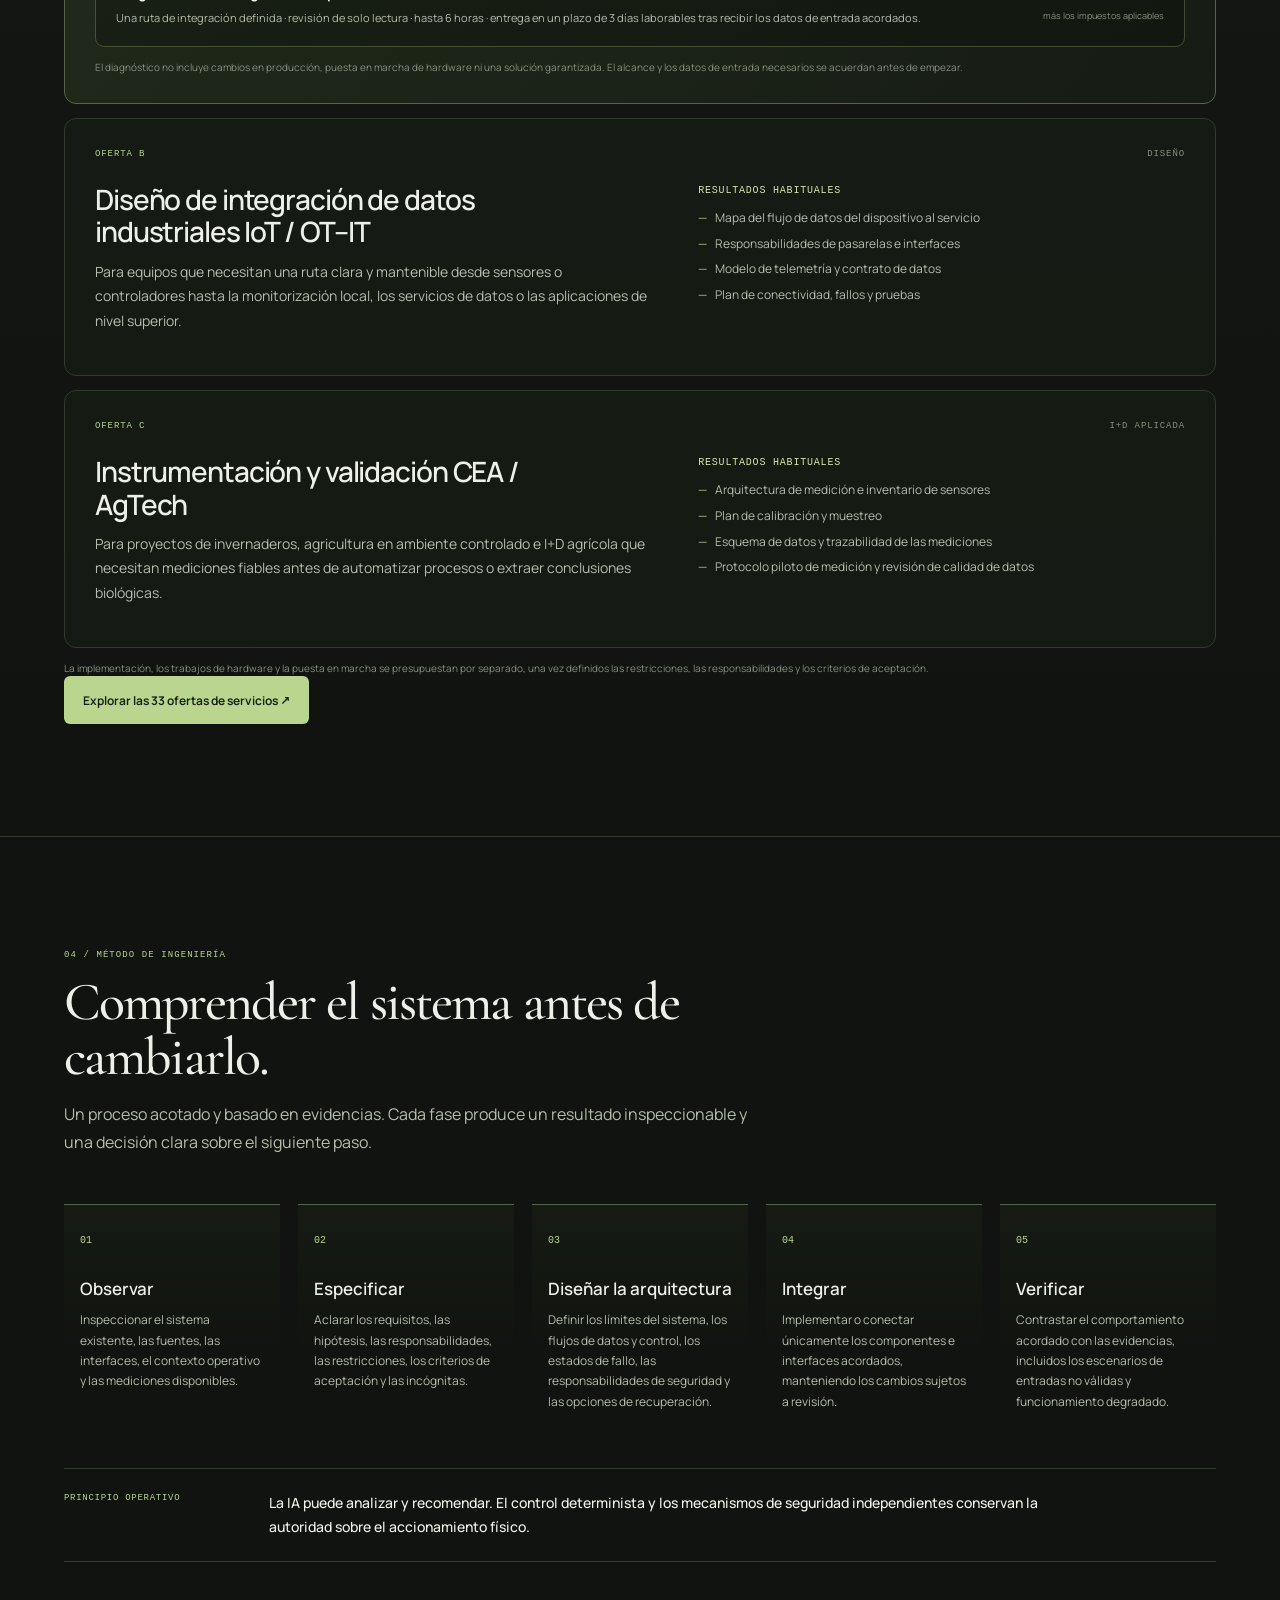
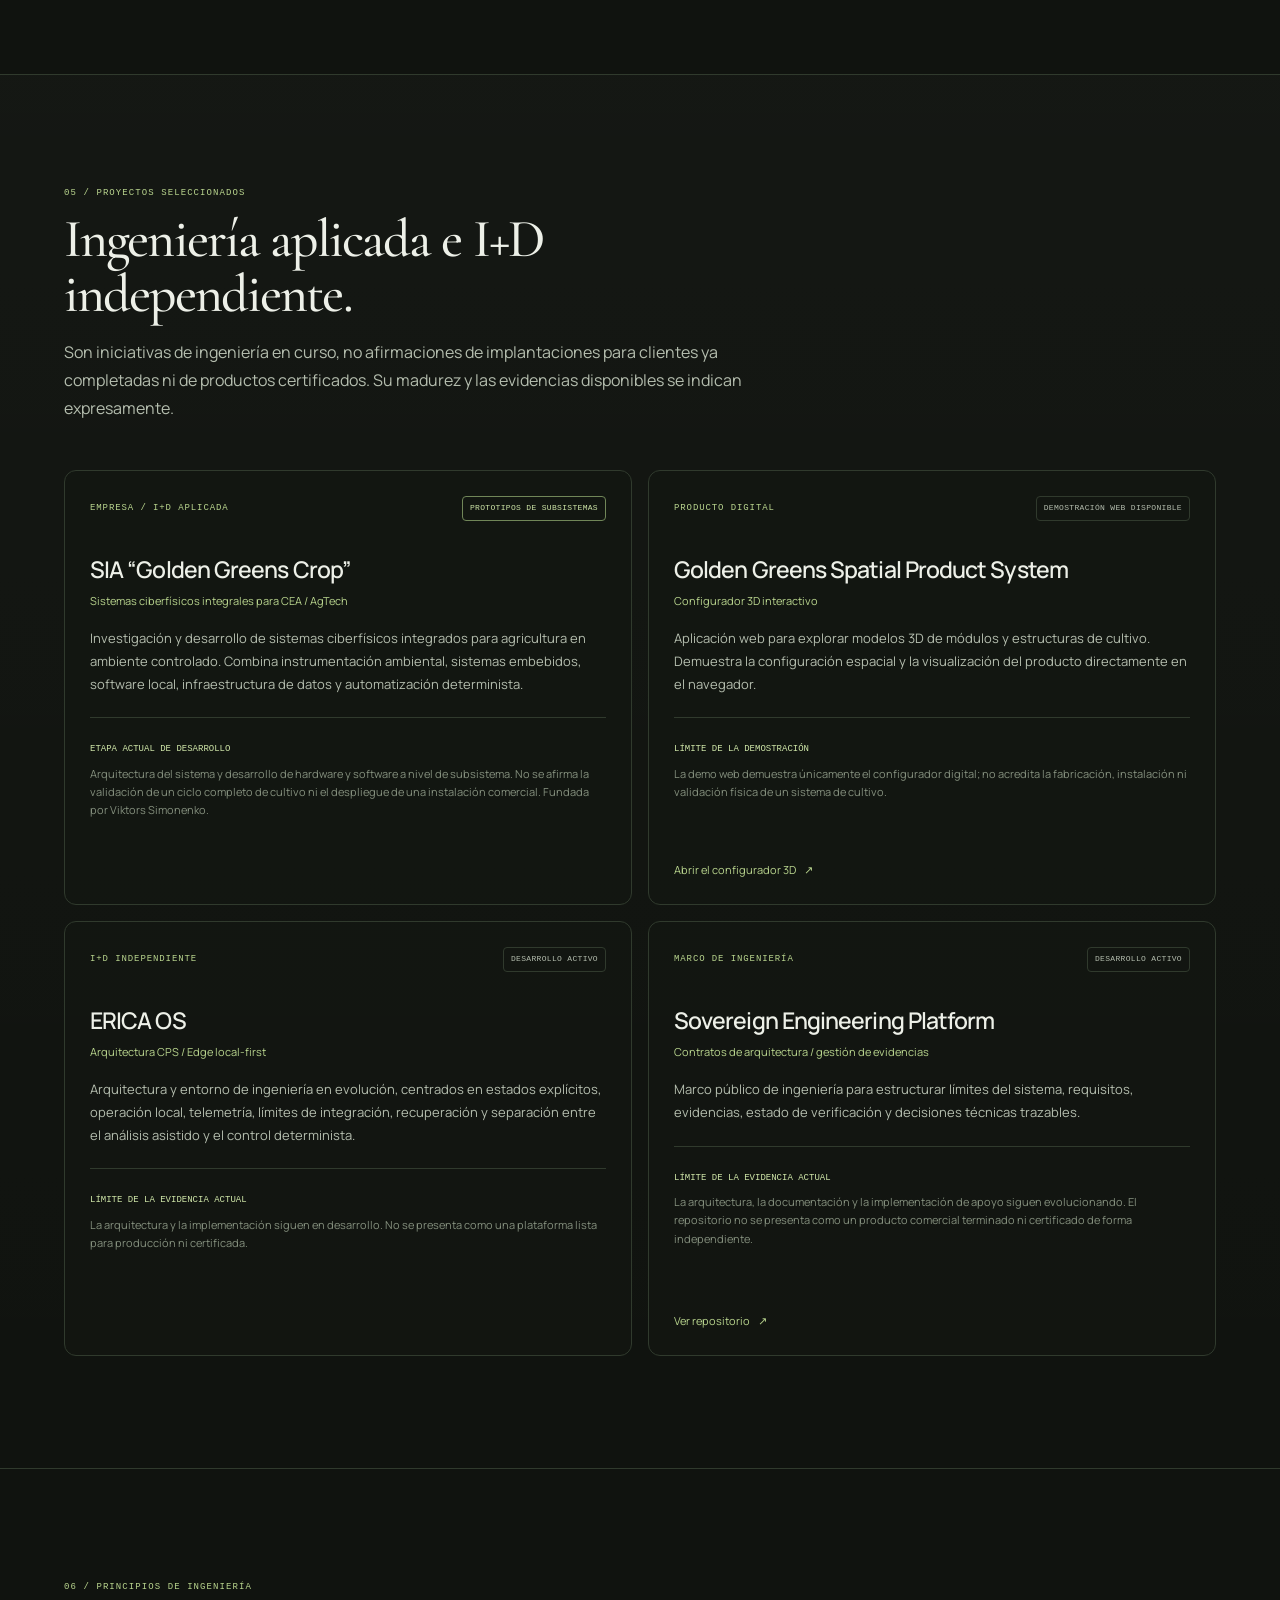
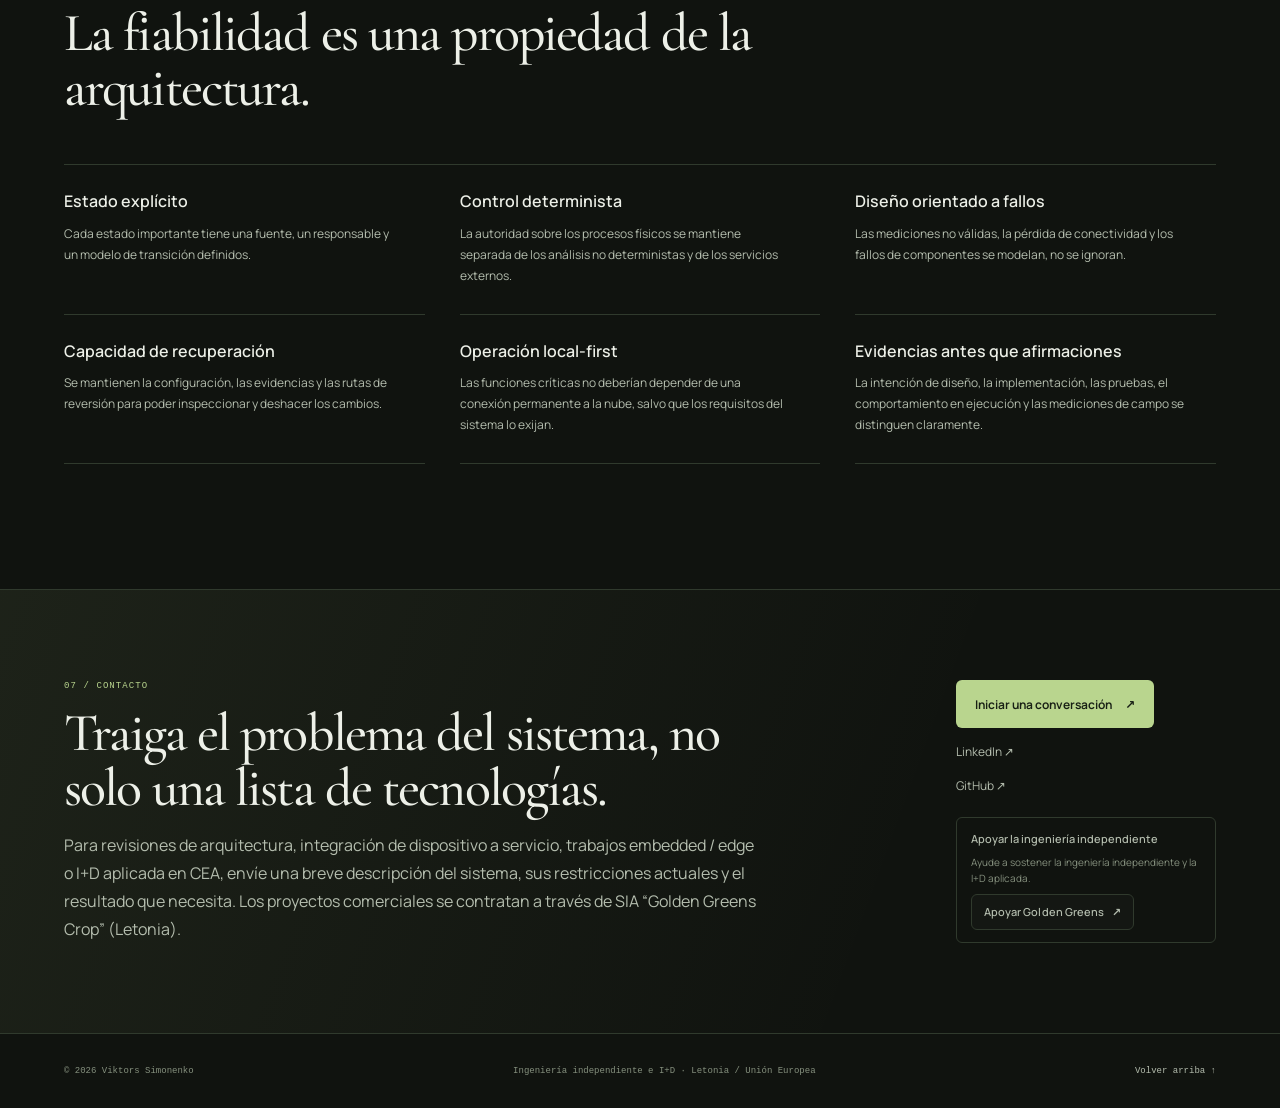
==== commit 57df77b3: "Unify four-language page structure, profile and navigation" ====
--- a/es/index.html
+++ b/es/index.html
@@ -140,14 +140,20 @@
       </a>
       <button class="nav-toggle" type="button" aria-expanded="false" aria-controls="primary-navigation"><span class="nav-toggle-lines" aria-hidden="true"></span><span class="visually-hidden">Abrir o cerrar la navegación</span></button>
       <nav class="primary-navigation" id="primary-navigation" aria-label="Navegación principal">
-        <a href="#profile">Perfil</a><a href="#areas">Áreas de trabajo</a><a href="services/">Catálogo de servicios</a><a href="#projects">Proyectos</a><a href="#approach">Cómo trabajo</a><a class="nav-contact" href="#contact">Contacto <span aria-hidden="true">↗</span></a>
-        <div class="language-switch" aria-label="Language selection">
+<a href="#profile">Perfil</a>
+<a href="#scope">Áreas de trabajo</a>
+<a href="#services">Servicios</a>
+<a href="services/">Catálogo completo</a>
+<a href="#work">Proyectos seleccionados</a>
+<a href="#method">Método</a>
+<a class="nav-contact" href="#contact">Contacto <span aria-hidden="true">↗</span></a>
+<div class="language-switch" aria-label="Selección de idioma">
           <a class="language-option" href="../" lang="en" hreflang="en">EN</a>
           <a class="language-option" href="../ru/" lang="ru" hreflang="ru">RU</a>
           <a class="language-option is-active" href="./" lang="es" aria-current="page">ES</a>
           <a class="language-option" href="../fr/" lang="fr" hreflang="fr">FR</a>
         </div>
-      </nav>
+</nav>
     </div>
   </header>
   <main id="main">
@@ -173,45 +179,14 @@
         <div class="visual-caption"><span>FÍSICO → DIGITAL → RESPUESTA CONTROLADA</span><span>MODELO DE ARQUITECTURA</span></div>
       </div>
     </section>
-    <section class="content-section section-shell" id="profile" aria-labelledby="profile-title">
-      <div class="section-heading"><p class="eyebrow">01 / PERFIL</p><h2 id="profile-title">Ingeniería más allá de una sola disciplina.</h2><p class="section-summary">Soy un ingeniero independiente y fundador de una iniciativa de I+D en Letonia. Mi trabajo combina análisis de sistemas, arquitectura e integración práctica: desde los requisitos y las interfaces hasta los prototipos y su verificación.</p></div>
-      <p>Trabajo con sistemas en los que hardware, electrónica, firmware, redes, infraestructura Linux, software y procesos del mundo físico tienen que funcionar juntos. No parto de una tecnología concreta ni de un paquete de servicios cerrado: primero intento comprender el problema real, las restricciones y lo que ya existe.</p>
-      <p>También conozco de cerca el sector de los ascensores y las plataformas elevadoras a través de una empresa familiar: instalaciones en servicio y con mantenimiento, proveedores europeos y soluciones de control ya disponibles. En ese contexto, mi enfoque es analizar el sistema y sus interfaces, aprovechar soluciones probadas e integrar lo que realmente hace falta, sin reinventar componentes ya resueltos.</p>
-    </section>
-    <section class="content-section section-shell" id="areas" aria-labelledby="areas-title">
-      <div class="section-heading"><p class="eyebrow">02 / ÁREAS DE TRABAJO</p><h2 id="areas-title">Conectar las capas que forman un sistema.</h2><p class="section-summary">El alcance concreto depende del equipo, las interfaces, las condiciones de operación y la evidencia disponible.</p></div>
-      <div class="scope-grid">
-        <article class="scope-item"><span class="item-number">01</span><h3>Arquitectura e integración</h3><p>Descomposición de sistemas, requisitos, límites, interfaces, dependencias y decisiones técnicas.</p></article>
-        <article class="scope-item"><span class="item-number">02</span><h3>Electrónica y sistemas embebidos</h3><p>Microcontroladores, firmware, sensores, actuadores, adquisición de señales y prototipos.</p></article>
-        <article class="scope-item"><span class="item-number">03</span><h3>Linux, edge e infraestructura local</h3><p>Servicios Linux, redes, nodos edge, almacenamiento local y herramientas de IA ejecutadas en infraestructura propia.</p></article>
-        <article class="scope-item"><span class="item-number">04</span><h3>Automatización e integración OT/IT</h3><p>Datos de sensores y controladores, comunicación entre equipos, telemetría y comportamiento ante fallos.</p></article>
-        <article class="scope-item"><span class="item-number">05</span><h3>CEA / AgTech e instrumentación</h3><p>Medición ambiental y de la zona radicular, hidroponía, trazabilidad de datos y automatización de procesos de cultivo.</p></article>
-        <article class="scope-item"><span class="item-number">06</span><h3>Visualización y configuración 3D</h3><p>Herramientas web interactivas para explorar configuraciones, módulos y estructuras físicas.</p></article>
-      </div>
-    </section>
-    <section class="work-section" id="projects" aria-labelledby="projects-title">
-      <div class="section-shell content-section"><div class="section-heading"><p class="eyebrow">03 / PROYECTOS SELECCIONADOS</p><h2 id="projects-title">Trabajo aplicado e investigación independiente.</h2><p class="section-summary">Estas son iniciativas de ingeniería aplicada y desarrollo independiente. Distingo el trabajo de arquitectura, los prototipos, las pruebas realizadas y los despliegues que todavía no se han llevado a cabo.</p></div>
-        <div class="work-grid">
-          <article class="work-card"><div class="work-card-top"><span>GOLDEN GREENS CROP · I+D</span><span class="maturity maturity-prototype">PROTOTIPOS DE SUBSISTEMAS</span></div><h3>CEA / Sistemas ciberfísicos agrícolas</h3><p class="work-subtitle">Agricultura en ambiente controlado · AgTech</p><p>Investigación y desarrollo de una arquitectura que reúne instrumentación ambiental, sensores, electrónica, sistemas embebidos, datos locales y automatización determinista para procesos de cultivo.</p><div class="work-evidence"><strong>Estado actual</strong><p>Arquitectura y desarrollo de hardware y software a nivel de subsistema. No se afirma una validación completa del ciclo de cultivo ni un despliegue comercial de un invernadero.</p></div></article>
-          <article class="work-card"><div class="work-card-top"><span>PRODUCTO DIGITAL</span><span class="maturity">DEMO WEB DISPONIBLE</span></div><h3>Golden Greens Spatial Product System</h3><p class="work-subtitle">Configurador interactivo con visualización 3D</p><p>Aplicación web para explorar modelos tridimensionales de módulos y estructuras de cultivo directamente en el navegador. Una demostración funcional de configuración y presentación espacial.</p><div class="work-evidence"><strong>Alcance de la demostración</strong><p>El configurador es una herramienta digital independiente; no representa por sí mismo la fabricación, instalación o validación de un sistema físico.</p></div><a class="work-link" href="https://vitoog.github.io/golden-greens-spatial-system/es/" target="_blank" rel="noopener noreferrer">Abrir configurador 3D <span aria-hidden="true">↗</span></a></article>
-          <article class="work-card"><div class="work-card-top"><span>I+D INDEPENDIENTE</span><span class="maturity">EN DESARROLLO</span></div><h3>ERICA OS</h3><p class="work-subtitle">Arquitectura de plataforma local-first para sistemas ciberfísicos y edge</p><p>Una plataforma de ingeniería local-first en desarrollo para integrar infraestructura, conocimiento técnico, servicios edge y nodos de trabajo, con estados explícitos, trazabilidad y una separación clara entre análisis automatizado y control físico.</p><div class="work-evidence"><strong>Estado actual</strong><p>Implementación por etapas y verificación parcial. No se presenta como una plataforma terminada ni como un sistema listo para producción.</p></div></article>
-<article class="work-card"><div class="work-card-top"><span>MARCO DE INGENIERÍA</span><span class="maturity">DESARROLLO ACTIVO</span></div><h3>Sovereign Engineering Platform</h3><p class="work-subtitle">Contratos de arquitectura / gestión de evidencias</p><p>Un marco público de ingeniería para estructurar límites del sistema, requisitos, evidencias, estado de verificación y decisiones técnicas trazables.</p><div class="work-evidence"><strong>Estado y alcance actuales</strong><p>La arquitectura, la documentación y la implementación de apoyo siguen evolucionando. El repositorio no se presenta como un producto comercial terminado ni certificado de forma independiente.</p></div><a class="work-link" href="https://github.com/VitoOG/sovereign-engineering-platform" target="_blank" rel="noopener noreferrer">Ver repositorio <span aria-hidden="true">↗</span></a></article>
-
-        </div>
-      </div>
-    </section>
-    <section class="content-section section-shell" id="approach" aria-labelledby="approach-title">
-      <div class="section-heading"><p class="eyebrow">04 / CÓMO TRABAJO</p><h2 id="approach-title">Primero entender el problema. Después decidir qué construir.</h2><p class="section-summary">Prefiero empezar por el sistema que ya existe y por las dificultades reales del equipo, no por una solución prefabricada.</p></div>
-      <ol class="method-steps">
-        <li><span class="step-number">01</span><div><h3>Escuchar y observar</h3><p>Entender el objetivo, inspeccionar el contexto técnico y revisar los equipos, datos e interfaces disponibles.</p></div></li>
-        <li><span class="step-number">02</span><div><h3>Descomponer el sistema</h3><p>Identificar componentes, dependencias, restricciones, responsabilidades y riesgos de integración.</p></div></li>
-        <li><span class="step-number">03</span><div><h3>Diseñar e integrar</h3><p>Definir una arquitectura viable y desarrollar o conectar únicamente los componentes necesarios.</p></div></li>
-        <li><span class="step-number">04</span><div><h3>Probar y verificar</h3><p>Comprobar el comportamiento con pruebas y evidencias, dejando claros los límites y lo que todavía no está validado.</p></div></li>
-      </ol>
-      <div class="principle-line"><span>PRINCIPIO DE INGENIERÍA</span><strong>La IA puede analizar y recomendar. El control determinista validado y los mecanismos de seguridad independientes conservan la autoridad sobre los actuadores.</strong></div>
-    </section>
-    <section class="contact-section" id="contact" aria-labelledby="contact-title"><div class="section-shell contact-inner"><div><p class="eyebrow">05 / CONTACTO</p><h2 id="contact-title">Hablemos de un problema técnico real.</h2><p>Me interesa conocer los retos a los que se enfrenta tu equipo. Podemos revisar el contexto, las limitaciones y el resultado esperado para ver si existe un punto de colaboración. Prefiero definir el alcance y las responsabilidades después de entender el sistema, sin prometer de antemano una solución que todavía no se ha evaluado.</p><p>Estoy en Letonia y abierto a colaborar en proyectos de la Unión Europea y en remoto.</p></div><div class="contact-actions"><a class="button button-primary" href="mailto:viksim1221@gmail.com?subject=Consulta%20sobre%20colaboraci%C3%B3n%20t%C3%A9cnica">Escribir por correo <span aria-hidden="true">↗</span></a><a href="https://www.linkedin.com/in/viktors-simonenko" target="_blank" rel="noopener noreferrer">LinkedIn <span aria-hidden="true">↗</span></a><a href="https://github.com/VitoOG" target="_blank" rel="noopener noreferrer">GitHub <span aria-hidden="true">↗</span></a><div class="support-card"><h3>Apoyar la ingeniería independiente</h3><p>Tu apoyo voluntario ayuda a sostener la ingeniería independiente y la investigación aplicada. No constituye el pago de servicios de ingeniería.</p><a class="button button-support" href="https://buymeacoffee.com/goldengreens" target="_blank" rel="noopener noreferrer">Apoyar Golden Greens <span aria-hidden="true">↗</span></a></div></div></div></section>
-  </main>
+<section class="content-section section-shell" id="profile" aria-labelledby="profile-title"><div class="section-heading"><p class="eyebrow">01 / PERFIL</p><h2 id="profile-title">Ingeniería de sistemas que conecta distintas disciplinas.</h2><p class="section-summary">Arquitecto de sistemas e integrador independiente con sede en Letonia. Trabajo con equipos físicos, sistemas embebidos, infraestructura y software.</p></div><p>Trabajo con sistemas en los que el hardware, la electrónica, el firmware, las redes, la infraestructura Linux, el software y los procesos físicos deben funcionar como un conjunto. Empiezo por comprender el contexto operativo, las restricciones y los componentes existentes, no por imponer una tecnología de antemano.</p><p>Mi experiencia contextual también incluye el sector de ascensores y plataformas elevadoras a través de una empresa familiar, con instalaciones en servicio y mantenimiento y proveedores europeos consolidados. Mi aportación consiste en analizar los requisitos y las interfaces del sistema e integrar componentes probados cuando procede, no en desarrollar desde cero sistemas de control de ascensores ya resueltos.</p></section>
+<section class="content-section section-shell" id="scope" aria-labelledby="scope-title"><div class="section-heading"><p class="eyebrow">02 / ÁREAS DE INGENIERÍA</p><h2 id="scope-title">Trabajo con el sistema completo, no solo con una de sus capas.</h2><p class="section-summary">El alcance concreto depende de los equipos, las interfaces, las restricciones y la evidencia disponible. Estas son las disciplinas que integro en un mismo trabajo de ingeniería.</p></div><div class="scope-grid"><article class="scope-item"><span class="item-number">01</span><h3>Arquitectura e integración de sistemas</h3><p>Requisitos, límites del sistema, contratos de interfaz, dependencias, riesgos de integración y diseño del estado objetivo.</p></article><article class="scope-item"><span class="item-number">02</span><h3>Sistemas embebidos y edge</h3><p>Integración de microcontroladores con nodos edge, responsabilidades del entorno local, comunicación con dispositivos y diseño adaptado a recursos limitados.</p></article><article class="scope-item"><span class="item-number">03</span><h3>Integración de datos industriales</h3><p>Flujos de datos de sensores y controladores, pasarelas, modelos de telemetría, condiciones de conectividad y gestión de fallos.</p></article><article class="scope-item"><span class="item-number">04</span><h3>Instrumentación CEA / AgTech</h3><p>Arquitectura de medición ambiental y de la zona radicular, inventario de sensores, planificación de calibración y trazabilidad de experimentos.</p></article><article class="scope-item"><span class="item-number">05</span><h3>Fiabilidad y recuperación</h3><p>Estados explícitos, aislamiento de fallos, funcionamiento degradado, observabilidad, configuración reproducible y procedimientos de recuperación.</p></article><article class="scope-item"><span class="item-number">06</span><h3>Infraestructura local-first</h3><p>Servicios Linux y edge, tratamiento local de datos, conectividad segura y operación sin depender de una conexión permanente a la nube.</p></article></div></section>
+<section class="services-section" id="services" aria-labelledby="services-title"><div class="section-shell content-section"><div class="section-heading"><p class="eyebrow">03 / SERVICIOS DE INGENIERÍA</p><h2 id="services-title">Empezar por un problema de ingeniería bien definido.</h2><p class="section-summary">Paquetes de trabajo acotados para equipos industriales, integradores de sistemas, empresas de hardware y proyectos de I+D aplicada.</p></div><div class="service-list"><article class="service-card service-featured"><div class="service-meta"><span>OFERTA A</span><span class="service-type">EVALUACIÓN</span></div><div class="service-content"><div><h3>Evaluación de arquitectura e integración de sistemas</h3><p>Para sistemas cuyos componentes ya existen, pero cuyas interfaces, dependencias, requisitos o límites de fallo no están suficientemente definidos.</p></div><div class="deliverables"><h4>Resultados habituales</h4><ul><li>Contexto del sistema y mapa de interfaces</li><li>Revisión de requisitos e integración</li><li>Hallazgos respaldados por evidencias y registro de riesgos</li><li>Arquitectura objetivo y prioridades de verificación</li></ul></div></div><div class="diagnostic-strip"><div><span class="diagnostic-label">SERVICIO DE INICIO</span><strong>Diagnóstico de integración dispositivo–servicio</strong><p>Una ruta de integración definida · revisión de solo lectura · hasta 6 horas · entrega en un plazo de 3 días laborables tras recibir los datos de entrada acordados.</p></div><div class="diagnostic-price"><strong>€400</strong><span>más los impuestos aplicables</span></div></div><p class="scope-note">El diagnóstico no incluye cambios en producción, puesta en marcha de hardware ni una solución garantizada. El alcance y los datos de entrada necesarios se acuerdan antes de empezar.</p></article><article class="service-card"><div class="service-meta"><span>OFERTA B</span><span class="service-type">DISEÑO</span></div><div class="service-content"><div><h3>Diseño de integración de datos industriales IoT / OT–IT</h3><p>Para equipos que necesitan una ruta clara y mantenible desde sensores o controladores hasta la monitorización local, los servicios de datos o las aplicaciones de nivel superior.</p></div><div class="deliverables"><h4>Resultados habituales</h4><ul><li>Mapa del flujo de datos del dispositivo al servicio</li><li>Responsabilidades de pasarelas e interfaces</li><li>Modelo de telemetría y contrato de datos</li><li>Plan de conectividad, fallos y pruebas</li></ul></div></div></article><article class="service-card"><div class="service-meta"><span>OFERTA C</span><span class="service-type">I+D APLICADA</span></div><div class="service-content"><div><h3>Instrumentación y validación CEA / AgTech</h3><p>Para proyectos de invernaderos, agricultura en ambiente controlado e I+D agrícola que necesitan mediciones fiables antes de automatizar procesos o extraer conclusiones biológicas.</p></div><div class="deliverables"><h4>Resultados habituales</h4><ul><li>Arquitectura de medición e inventario de sensores</li><li>Plan de calibración y muestreo</li><li>Esquema de datos y trazabilidad de las mediciones</li><li>Protocolo piloto de medición y revisión de calidad de datos</li></ul></div></div></article></div><p class="services-footnote">La implementación, los trabajos de hardware y la puesta en marcha se presupuestan por separado, una vez definidos las restricciones, las responsabilidades y los criterios de aceptación.</p><div class="catalog-home-cta"><a class="button button-primary" href="services/">Explorar las 33 ofertas de servicios ↗</a></div></div></section>
+<section class="content-section section-shell" id="method" aria-labelledby="method-title"><div class="section-heading"><p class="eyebrow">04 / MÉTODO DE INGENIERÍA</p><h2 id="method-title">Comprender el sistema antes de cambiarlo.</h2><p class="section-summary">Un proceso acotado y basado en evidencias. Cada fase produce un resultado inspeccionable y una decisión clara sobre el siguiente paso.</p></div><ol class="method-steps"><li><span class="step-number">01</span><div><h3>Observar</h3><p>Inspeccionar el sistema existente, las fuentes, las interfaces, el contexto operativo y las mediciones disponibles.</p></div></li><li><span class="step-number">02</span><div><h3>Especificar</h3><p>Aclarar los requisitos, las hipótesis, las responsabilidades, las restricciones, los criterios de aceptación y las incógnitas.</p></div></li><li><span class="step-number">03</span><div><h3>Diseñar la arquitectura</h3><p>Definir los límites del sistema, los flujos de datos y control, los estados de fallo, las responsabilidades de seguridad y las opciones de recuperación.</p></div></li><li><span class="step-number">04</span><div><h3>Integrar</h3><p>Implementar o conectar únicamente los componentes e interfaces acordados, manteniendo los cambios sujetos a revisión.</p></div></li><li><span class="step-number">05</span><div><h3>Verificar</h3><p>Contrastar el comportamiento acordado con las evidencias, incluidos los escenarios de entradas no válidas y funcionamiento degradado.</p></div></li></ol><div class="principle-line"><span>PRINCIPIO OPERATIVO</span><strong>La IA puede analizar y recomendar. El control determinista y los mecanismos de seguridad independientes conservan la autoridad sobre el accionamiento físico.</strong></div></section>
+<section class="work-section" id="work" aria-labelledby="work-title"><div class="section-shell content-section"><div class="section-heading"><p class="eyebrow">05 / PROYECTOS SELECCIONADOS</p><h2 id="work-title">Ingeniería aplicada e I+D independiente.</h2><p class="section-summary">Son iniciativas de ingeniería en curso, no afirmaciones de implantaciones para clientes ya completadas ni de productos certificados. Su madurez y las evidencias disponibles se indican expresamente.</p></div><div class="work-grid"><article class="work-card"><div class="work-card-top"><span>EMPRESA / I+D APLICADA</span><span class="maturity maturity-prototype">PROTOTIPOS DE SUBSISTEMAS</span></div><h3>SIA “Golden Greens Crop”</h3><p class="work-subtitle">Sistemas ciberfísicos integrales para CEA / AgTech</p><p>Investigación y desarrollo de sistemas ciberfísicos integrados para agricultura en ambiente controlado. Combina instrumentación ambiental, sistemas embebidos, software local, infraestructura de datos y automatización determinista.</p><div class="work-evidence"><strong>Etapa actual de desarrollo</strong><p>Arquitectura del sistema y desarrollo de hardware y software a nivel de subsistema. No se afirma la validación de un ciclo completo de cultivo ni el despliegue de una instalación comercial. Fundada por Viktors Simonenko.</p></div></article><article class="work-card"><div class="work-card-top"><span>PRODUCTO DIGITAL</span><span class="maturity">DEMOSTRACIÓN WEB DISPONIBLE</span></div><h3>Golden Greens Spatial Product System</h3><p class="work-subtitle">Configurador 3D interactivo</p><p>Aplicación web para explorar modelos 3D de módulos y estructuras de cultivo. Demuestra la configuración espacial y la visualización del producto directamente en el navegador.</p><div class="work-evidence"><strong>Límite de la demostración</strong><p>La demo web demuestra únicamente el configurador digital; no acredita la fabricación, instalación ni validación física de un sistema de cultivo.</p></div><a class="work-link" href="https://vitoog.github.io/golden-greens-spatial-system/" target="_blank" rel="noopener noreferrer">Abrir el configurador 3D <span aria-hidden="true">↗</span></a></article><article class="work-card"><div class="work-card-top"><span>I+D INDEPENDIENTE</span><span class="maturity">DESARROLLO ACTIVO</span></div><h3>ERICA OS</h3><p class="work-subtitle">Arquitectura CPS / Edge local-first</p><p>Arquitectura y entorno de ingeniería en evolución, centrados en estados explícitos, operación local, telemetría, límites de integración, recuperación y separación entre el análisis asistido y el control determinista.</p><div class="work-evidence"><strong>Límite de la evidencia actual</strong><p>La arquitectura y la implementación siguen en desarrollo. No se presenta como una plataforma lista para producción ni certificada.</p></div></article><article class="work-card"><div class="work-card-top"><span>MARCO DE INGENIERÍA</span><span class="maturity">DESARROLLO ACTIVO</span></div><h3>Sovereign Engineering Platform</h3><p class="work-subtitle">Contratos de arquitectura / gestión de evidencias</p><p>Marco público de ingeniería para estructurar límites del sistema, requisitos, evidencias, estado de verificación y decisiones técnicas trazables.</p><div class="work-evidence"><strong>Límite de la evidencia actual</strong><p>La arquitectura, la documentación y la implementación de apoyo siguen evolucionando. El repositorio no se presenta como un producto comercial terminado ni certificado de forma independiente.</p></div><a class="work-link" href="https://github.com/VitoOG/sovereign-engineering-platform" target="_blank" rel="noopener noreferrer">Ver repositorio <span aria-hidden="true">↗</span></a></article></div></div></section>
+<section class="content-section section-shell principles-section" id="principles" aria-labelledby="principles-title"><div class="section-heading"><p class="eyebrow">06 / PRINCIPIOS DE INGENIERÍA</p><h2 id="principles-title">La fiabilidad es una propiedad de la arquitectura.</h2></div><div class="principles-grid"><div><h3>Estado explícito</h3><p>Cada estado importante tiene una fuente, un responsable y un modelo de transición definidos.</p></div><div><h3>Control determinista</h3><p>La autoridad sobre los procesos físicos se mantiene separada de los análisis no deterministas y de los servicios externos.</p></div><div><h3>Diseño orientado a fallos</h3><p>Las mediciones no válidas, la pérdida de conectividad y los fallos de componentes se modelan, no se ignoran.</p></div><div><h3>Capacidad de recuperación</h3><p>Se mantienen la configuración, las evidencias y las rutas de reversión para poder inspeccionar y deshacer los cambios.</p></div><div><h3>Operación local-first</h3><p>Las funciones críticas no deberían depender de una conexión permanente a la nube, salvo que los requisitos del sistema lo exijan.</p></div><div><h3>Evidencias antes que afirmaciones</h3><p>La intención de diseño, la implementación, las pruebas, el comportamiento en ejecución y las mediciones de campo se distinguen claramente.</p></div></div></section>
+<section class="contact-section" id="contact" aria-labelledby="contact-title"><div class="section-shell contact-inner"><div><p class="eyebrow">07 / CONTACTO</p><h2 id="contact-title">Traiga el problema del sistema, no solo una lista de tecnologías.</h2><p>Para revisiones de arquitectura, integración de dispositivo a servicio, trabajos embedded / edge o I+D aplicada en CEA, envíe una breve descripción del sistema, sus restricciones actuales y el resultado que necesita. Los proyectos comerciales se contratan a través de SIA “Golden Greens Crop” (Letonia).</p></div><div class="contact-actions"><a class="button button-primary" href="mailto:viksim1221@gmail.com?subject=Consulta%20sobre%20proyecto%20de%20ingenier%C3%ADa">Iniciar una conversación <span aria-hidden="true">↗</span></a><a href="https://www.linkedin.com/in/viktors-simonenko" target="_blank" rel="noopener noreferrer">LinkedIn <span aria-hidden="true">↗</span></a><a href="https://github.com/VitoOG" target="_blank" rel="noopener noreferrer">GitHub <span aria-hidden="true">↗</span></a><div class="support-card"><h3>Apoyar la ingeniería independiente</h3><p>Ayude a sostener la ingeniería independiente y la I+D aplicada.</p><a class="button button-support" href="https://buymeacoffee.com/goldengreens" target="_blank" rel="noopener noreferrer">Apoyar Golden Greens <span aria-hidden="true">↗</span></a></div></div></div></section>
+</main>
   <footer class="site-footer"><div class="section-shell footer-inner"><span>© <span id="current-year">2026</span> Viktors Simonenko</span><span>Ingeniería independiente e I+D · Letonia / Unión Europea</span><a href="#top">Volver arriba ↑</a></div></footer>
 </body>
 </html>
